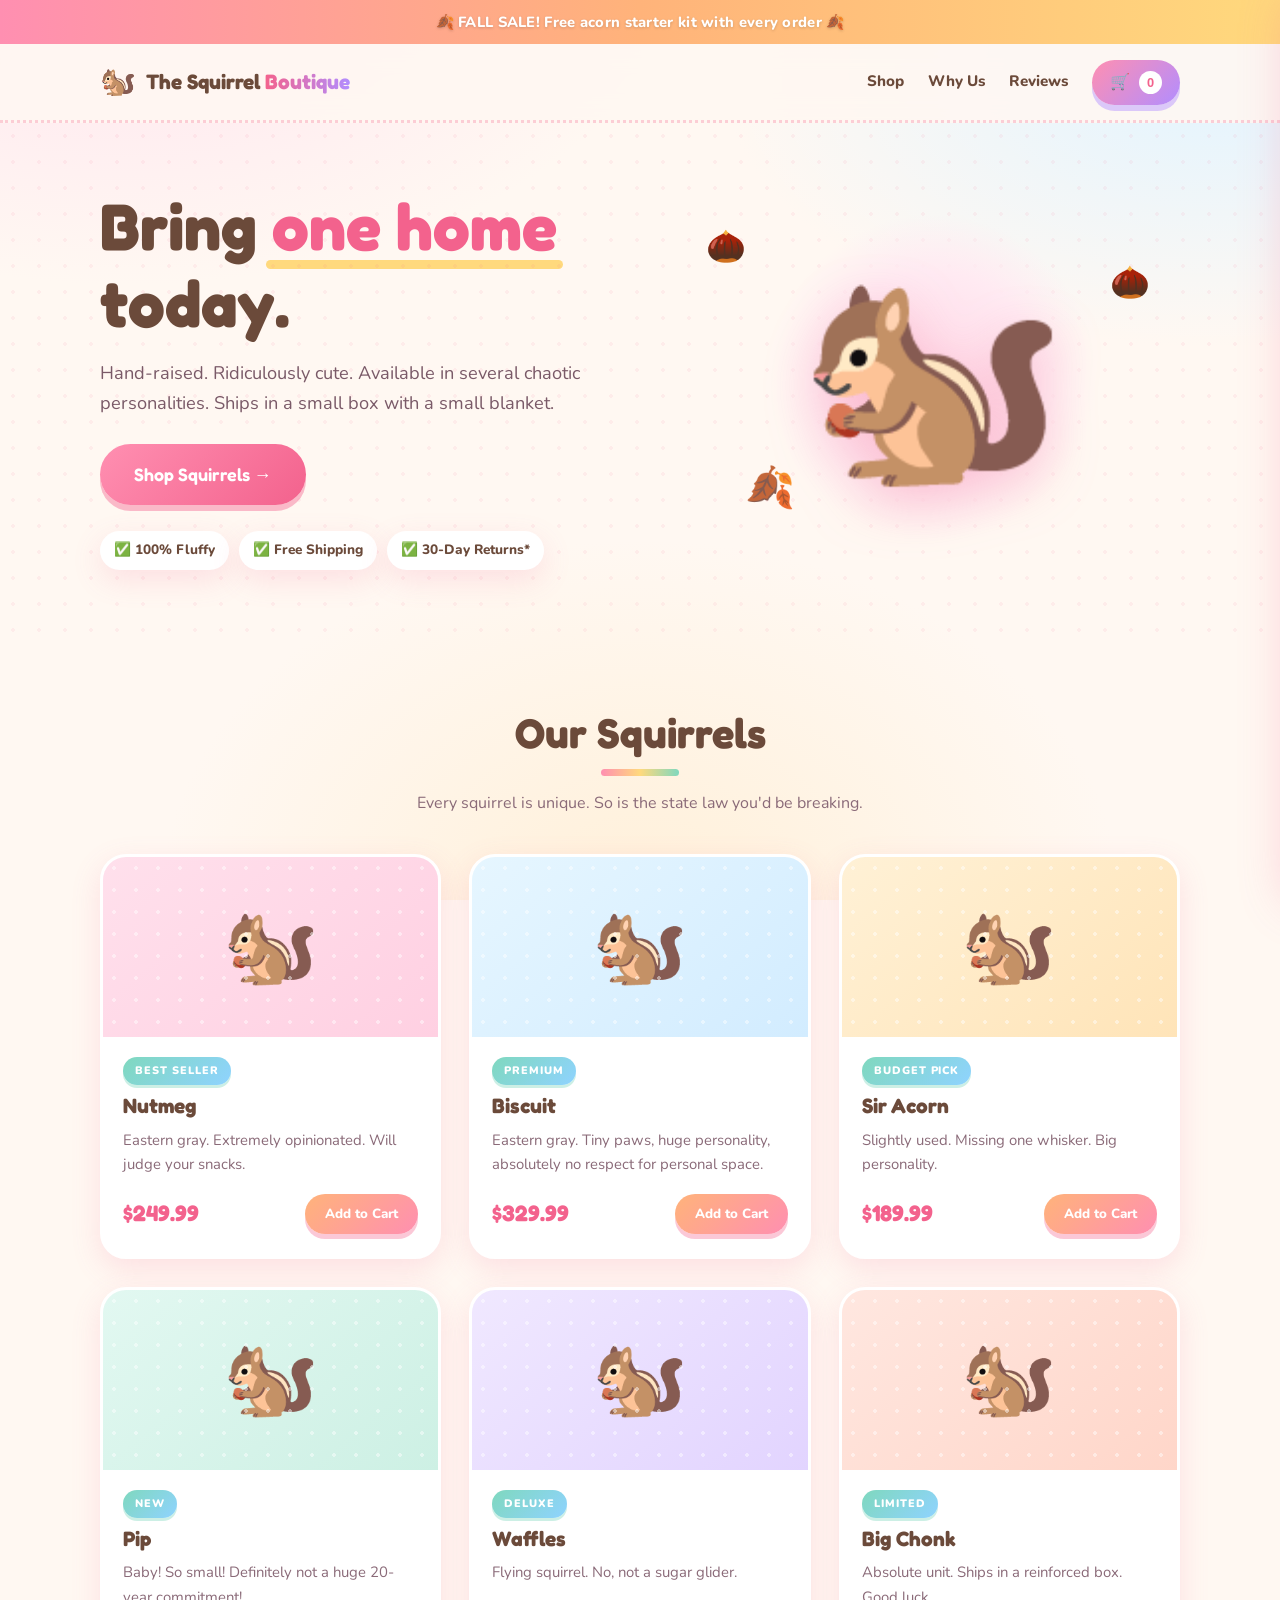
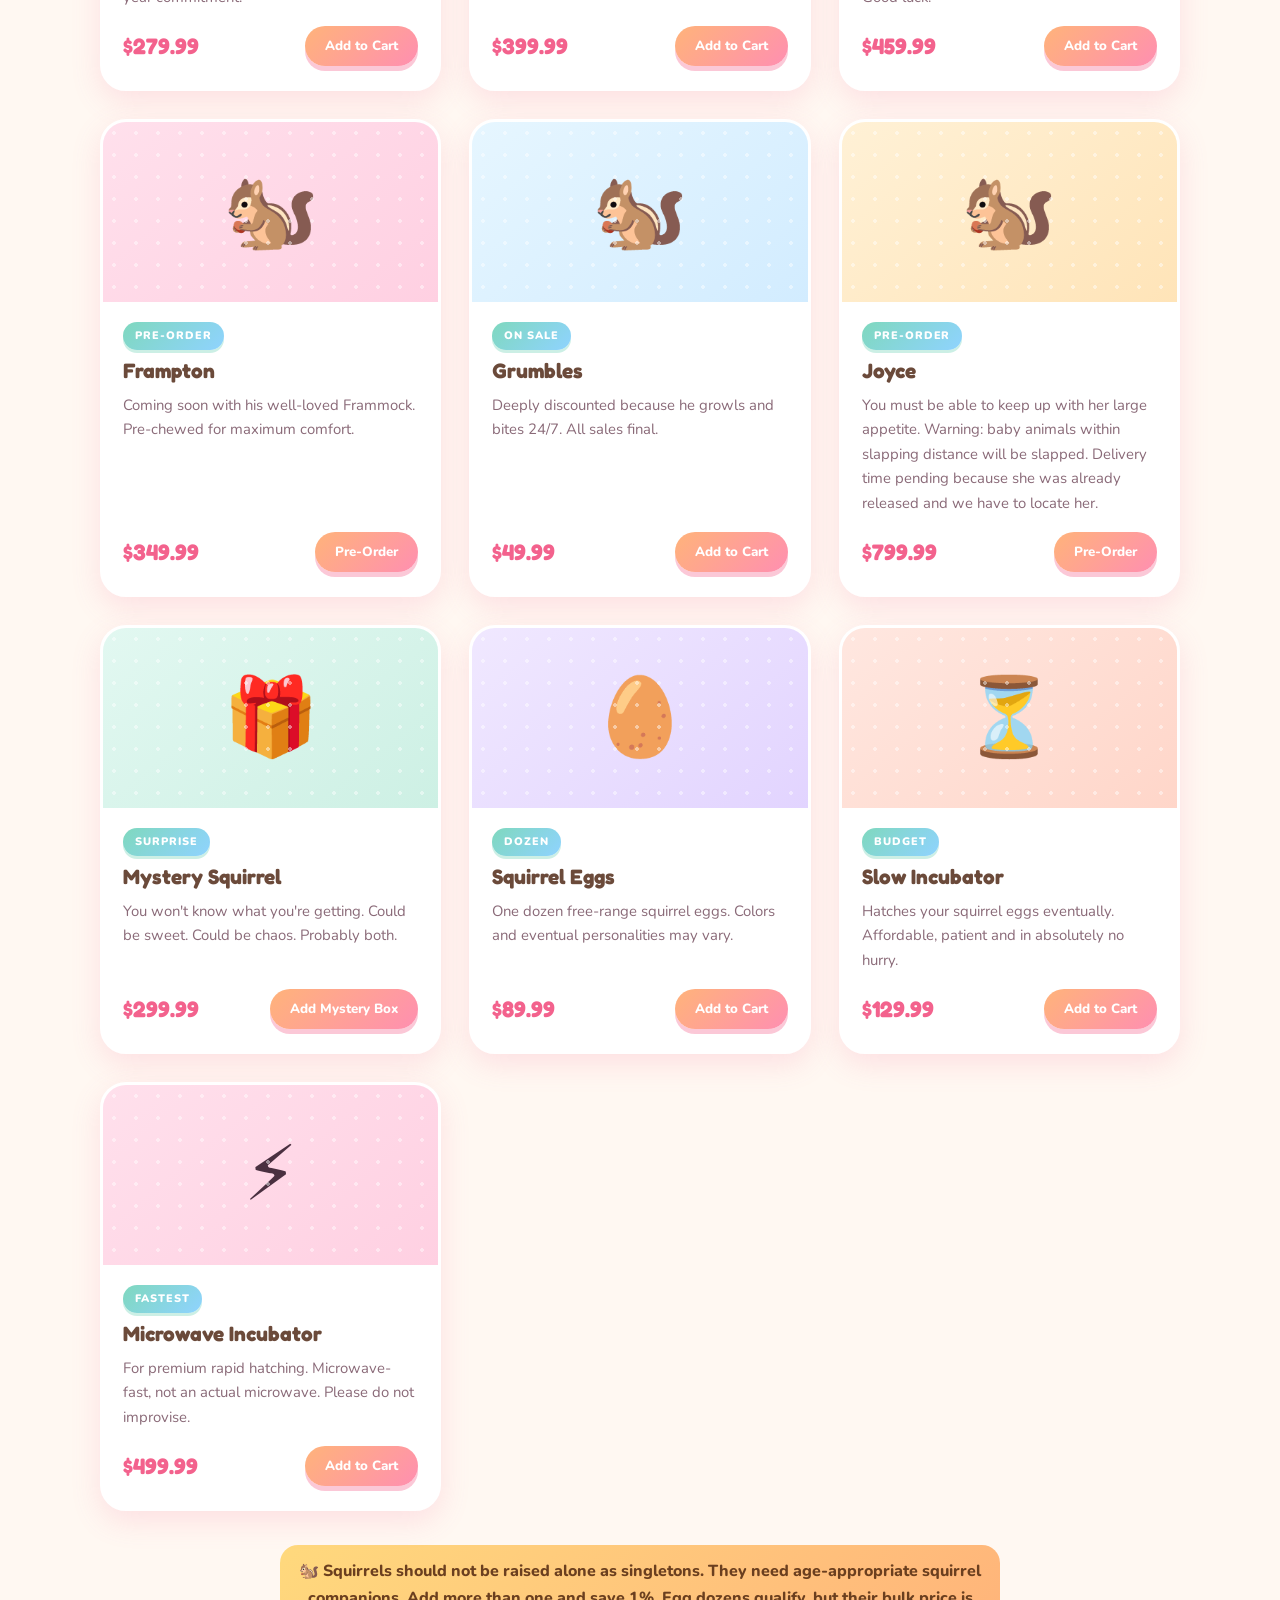
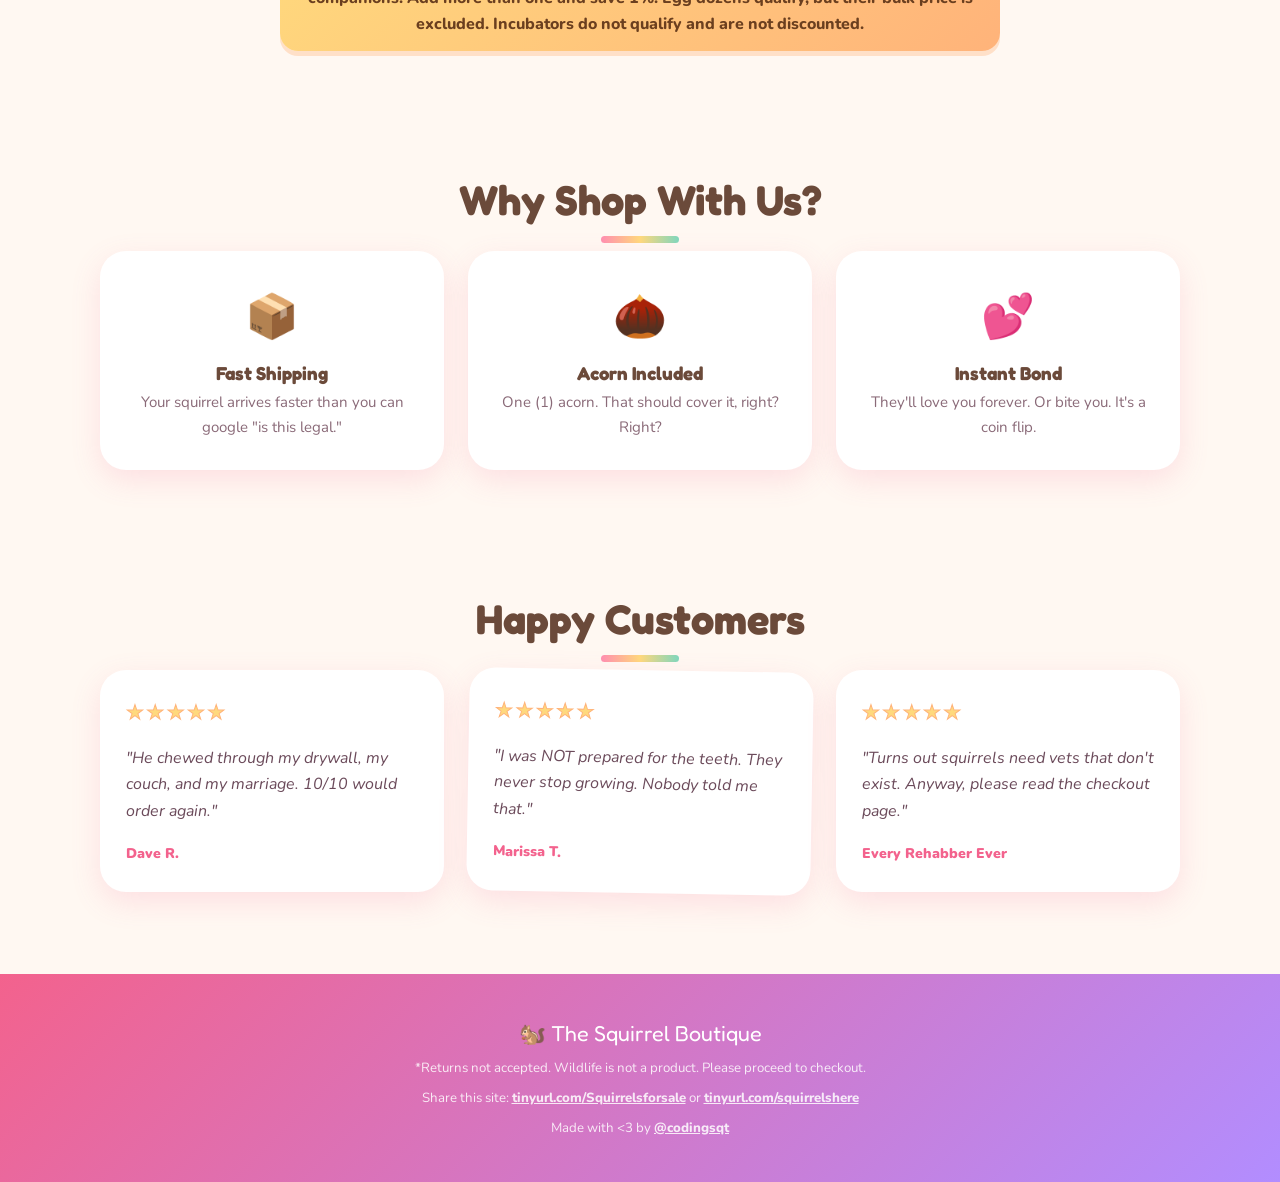
==== index.html @ 2df24fdf "Polish shop layout and README" ====
<!DOCTYPE html>
<html lang="en">
<head>
<meta charset="utf-8">
<meta name="viewport" content="width=device-width, initial-scale=1">
<title>The Squirrel Boutique | Premium Squirrels Delivered</title>
<meta name="description" content="Adorable squirrels, ready to ship. Add to cart today!">
<link rel="preconnect" href="https://fonts.googleapis.com">
<link rel="preconnect" href="https://fonts.gstatic.com" crossorigin>
<link href="https://fonts.googleapis.com/css2?family=Fredoka:wght@400;600;700&family=Nunito:wght@400;600;800&display=swap" rel="stylesheet">
<link rel="stylesheet" href="styles.css?v=18">
<link rel="icon" href="data:image/svg+xml,<svg xmlns='http://www.w3.org/2000/svg' viewBox='0 0 100 100'><text y='.9em' font-size='90'>🐿️</text></svg>">
</head>
<body>

<div class="announce">🍂 FALL SALE! Free acorn starter kit with every order 🍂</div>

<header class="site-header">
  <div class="wrap header-inner">
    <a class="logo" href="#">
      <span class="logo-mark">🐿️</span>
      <span class="logo-text">The Squirrel <em>Boutique</em></span>
    </a>
    <nav class="nav">
      <a href="#shop">Shop</a>
      <a href="#why">Why Us</a>
      <a href="#reviews">Reviews</a>
    </nav>
    <button class="cart-btn" id="cartBtn" aria-label="Open cart">
      🛒 <span class="cart-count" id="cartCount">0</span>
    </button>
  </div>
</header>

<section class="hero">
  <div class="wrap hero-inner">
    <div class="hero-copy">
      <h1>Bring <span class="squiggle">one home</span> today.</h1>
      <p class="lede">Hand-raised. Ridiculously cute. Available in several chaotic personalities. Ships in a small box with a small blanket.</p>
      <a class="btn btn-primary btn-lg" href="#shop">Shop Squirrels →</a>
      <ul class="trust">
        <li>✅ 100% Fluffy</li>
        <li>✅ Free Shipping</li>
        <li>✅ 30-Day Returns*</li>
      </ul>
    </div>
    <div class="hero-art" aria-hidden="true">
      <div class="hero-squirrel">🐿️</div>
      <div class="float-acorn a1">🌰</div>
      <div class="float-acorn a2">🍂</div>
      <div class="float-acorn a3">🌰</div>
    </div>
  </div>
</section>

<main class="wrap">

  <section id="shop">
    <h2 class="section-title">Our Squirrels</h2>
    <p class="section-sub">Every squirrel is unique. So is the state law you'd be breaking.</p>
    <div class="grid" id="productGrid"></div>
    <p class="singleton-note">🐿️ Squirrels should not be raised alone as singletons. They need age-appropriate squirrel companions. Add more than one and save 1%. Egg dozens qualify, but their bulk price is excluded. Incubators do not qualify and are not discounted.</p>
  </section>

  <section id="why" class="why">
    <h2 class="section-title">Why Shop With Us?</h2>
    <div class="why-grid">
      <div class="why-card"><span>📦</span><h3>Fast Shipping</h3><p>Your squirrel arrives faster than you can google "is this legal."</p></div>
      <div class="why-card"><span>🌰</span><h3>Acorn Included</h3><p>One (1) acorn. That should cover it, right? Right?</p></div>
      <div class="why-card"><span>💕</span><h3>Instant Bond</h3><p>They'll love you forever. Or bite you. It's a coin flip.</p></div>
    </div>
  </section>

  <section id="reviews" class="reviews">
    <h2 class="section-title">Happy Customers</h2>
    <div class="review-grid">
      <blockquote class="review">
        <div class="stars">★★★★★</div>
        <p>"He chewed through my drywall, my couch, and my marriage. 10/10 would order again."</p>
        <cite>Dave R.</cite>
      </blockquote>
      <blockquote class="review">
        <div class="stars">★★★★★</div>
        <p>"I was NOT prepared for the teeth. They never stop growing. Nobody told me that."</p>
        <cite>Marissa T.</cite>
      </blockquote>
      <blockquote class="review">
        <div class="stars">★★★★★</div>
        <p>"Turns out squirrels need vets that don't exist. Anyway, please read the checkout page."</p>
        <cite>Every Rehabber Ever</cite>
      </blockquote>
    </div>
  </section>

</main>

<footer class="site-footer">
  <div class="wrap">
    <p class="foot-logo">🐿️ The Squirrel Boutique</p>
    <p class="fine">*Returns not accepted. Wildlife is not a product. Please proceed to checkout.</p>
    <p class="fine share-fine">Share this site: <a href="https://tinyurl.com/Squirrelsforsale">tinyurl.com/Squirrelsforsale</a> or <a href="https://tinyurl.com/squirrelshere">tinyurl.com/squirrelshere</a></p>
    <p class="fine share-fine">Made with &lt;3 by <a href="https://www.tiktok.com/@codingsqt" target="_blank" rel="noopener">@codingsqt</a></p>
  </div>
</footer>

<div class="drawer-backdrop" id="backdrop"></div>
<aside class="drawer" id="drawer" aria-label="Shopping cart">
  <div class="drawer-head">
    <h2>Your Cart</h2>
    <button class="close-x" id="closeDrawer" aria-label="Close cart">✕</button>
  </div>
  <div class="drawer-body" id="cartItems"></div>
  <div class="drawer-foot">
    <div class="discount-row" id="discountRow" hidden>
      <span>1% multi-squirrel discount <small>(eggs and incubators not discounted)</small></span>
      <strong id="discountAmount">-$0.00</strong>
    </div>
    <div class="total-row"><span>Total</span><strong id="cartTotal">$0.00</strong></div>
    <button class="btn btn-primary btn-block" id="checkoutBtn" disabled>Proceed to Checkout</button>
    <p class="foot-note">Secure checkout · You will not be charged</p>
  </div>
</aside>

<div class="fly" id="fly" aria-hidden="true"></div>

<script src="script.js?v=18"></script>
</body>
</html>
---- styles.css ----
:root{
  color-scheme:light dark;
  --pink:#ff8fb1;
  --pink-deep:#f3628d;
  --peach:#ffb37a;
  --butter:#ffd97d;
  --mint:#7fd8be;
  --sky:#8fd3ff;
  --grape:#b28dff;
  --bark:#6b4a3a;
  --ink:#4a3040;
  --cream:#fff8f2;
  --white:#fff;
  --shadow:0 10px 30px rgba(243,98,141,.16);
  --shadow-lg:0 18px 46px rgba(243,98,141,.24);
  --radius:26px;
}
*{box-sizing:border-box}
html{scroll-behavior:smooth}

@media (pointer:fine){
  body{
    cursor:url("data:image/svg+xml,%3Csvg xmlns='http://www.w3.org/2000/svg' width='40' height='40' viewBox='0 0 40 40'%3E%3Ctext x='2' y='31' font-size='30'%3E%F0%9F%8C%B0%3C/text%3E%3C/svg%3E") 6 4, auto;
  }
  body a,body button,body input,body select,body textarea{
    cursor:url("data:image/svg+xml,%3Csvg xmlns='http://www.w3.org/2000/svg' width='32' height='32' viewBox='0 0 32 32'%3E%3Ctext x='1' y='25' font-size='24'%3E%F0%9F%90%BE%3C/text%3E%3C/svg%3E") 5 3, pointer !important;
  }
  .drawer,.drawer *{cursor:default !important}
  .drawer a,.drawer button,.drawer input,.drawer select,.drawer textarea{cursor:pointer !important}
}

body{
  margin:0;
  font-family:'Nunito',system-ui,sans-serif;
  color:var(--ink);
  line-height:1.65;
  background:
    radial-gradient(1000px 600px at 10% -5%, #ffe3ef 0%, transparent 55%),
    radial-gradient(900px 500px at 95% 8%, #e2f4ff 0%, transparent 55%),
    radial-gradient(800px 600px at 50% 100%, #fff0d9 0%, transparent 60%),
    var(--cream);
  background-attachment:fixed;
}
@media(max-width:900px){
  body{background-attachment:scroll}
}
h1,h2,h3,.logo-text{font-family:'Fredoka',system-ui,sans-serif;line-height:1.18}
a{color:var(--pink-deep)}
img{max-width:100%}
.wrap{max-width:1120px;margin:0 auto;padding:0 20px}
.narrow{max-width:780px}

/* sparkly announce bar */
.announce{
  background:linear-gradient(90deg,var(--pink),var(--peach),var(--butter),var(--mint),var(--sky),var(--grape),var(--pink));
  background-size:300% 100%;
  animation:rainbow 12s linear infinite;
  color:#fff;text-align:center;padding:10px 16px;
  font-weight:800;font-size:.92rem;letter-spacing:.02em;
  text-shadow:0 1px 3px rgba(0,0,0,.18);
}
@keyframes rainbow{to{background-position:300% 0}}

/* header */
.site-header{
  position:sticky;top:0;z-index:50;
  background:rgba(255,248,242,.88);
  backdrop-filter:blur(12px);
  border-bottom:3px dotted rgba(243,98,141,.28);
}
.header-inner{display:flex;align-items:center;gap:24px;padding-top:14px;padding-bottom:14px}
.logo{display:flex;align-items:center;gap:10px;text-decoration:none;color:var(--bark)}
.logo-mark{font-size:1.8rem;animation:jiggle 3s ease-in-out infinite}
@keyframes jiggle{0%,88%,100%{transform:rotate(0)}92%{transform:rotate(-14deg)}96%{transform:rotate(14deg)}}
.logo-text{font-weight:700;font-size:1.3rem}
.logo-text em{
  font-style:normal;
  color:var(--pink-deep);
}
@supports ((-webkit-background-clip:text) or (background-clip:text)){
  .logo-text em{
    background:linear-gradient(90deg,var(--pink-deep),var(--grape));
    -webkit-background-clip:text;background-clip:text;color:transparent;
  }
}
.nav{margin-left:auto;display:flex;gap:24px}
.nav a{color:var(--bark);text-decoration:none;font-weight:800;font-size:.95rem;transition:color .2s,transform .2s;display:inline-block}
.nav a:hover{color:var(--pink-deep)}
.cart-btn{
  position:relative;border:0;cursor:pointer;
  background:linear-gradient(135deg,var(--pink),var(--grape));
  color:#fff;padding:11px 18px;border-radius:999px;
  font-size:1rem;font-weight:800;
  box-shadow:0 6px 0 rgba(178,141,255,.45);
  transition:transform .15s ease, box-shadow .15s;
}
.cart-btn:hover{transform:translateY(-2px);box-shadow:0 8px 0 rgba(178,141,255,.45)}
.cart-btn:active{transform:translateY(3px);box-shadow:0 2px 0 rgba(178,141,255,.45)}
.cart-btn.bump{animation:bump .5s cubic-bezier(.3,1.6,.5,1)}
@keyframes bump{0%{transform:scale(1)}35%{transform:scale(1.35) rotate(-10deg)}70%{transform:scale(.92)}100%{transform:scale(1)}}
.cart-count{
  display:inline-grid;place-items:center;min-width:23px;height:23px;
  background:#fff;color:var(--pink-deep);
  border-radius:999px;font-size:.8rem;margin-left:5px;padding:0 6px;font-weight:900;
}
@media(max-width:640px){.nav{display:none}}

/* hero */
.hero{padding:64px 0 76px;overflow:hidden;position:relative}
.hero::before{
  content:"";position:absolute;inset:0;
  background-image:radial-gradient(rgba(243,98,141,.14) 2px, transparent 2px);
  background-size:26px 26px;opacity:.55;pointer-events:none;
}
.hero-inner{display:grid;grid-template-columns:1.05fr .95fr;gap:40px;align-items:center;position:relative}
.eyebrow{
  display:inline-block;text-transform:uppercase;letter-spacing:.14em;
  font-size:.7rem;font-weight:900;color:#fff;margin:0 0 14px;
  background:linear-gradient(135deg,var(--mint),var(--sky));
  padding:6px 14px;border-radius:999px;box-shadow:0 4px 0 rgba(127,216,190,.4);
}
.hero h1{font-size:clamp(2.4rem,5.6vw,4.1rem);margin:0 0 16px;color:var(--bark)}
.squiggle{
  color:var(--pink-deep);
  position:relative;white-space:nowrap;
}
.squiggle::after{
  content:"";position:absolute;left:-2%;right:-2%;bottom:-.06em;height:.14em;
  background:var(--butter);border-radius:99px;z-index:-1;
}
.lede{font-size:1.14rem;max-width:52ch;margin:0 0 26px;color:#7a5a68}
.trust{list-style:none;display:flex;flex-wrap:wrap;gap:10px;padding:0;margin:26px 0 0;font-weight:800;font-size:.85rem}
.trust li{background:#fff;padding:8px 14px;border-radius:999px;box-shadow:var(--shadow);color:var(--bark)}
.hero-art{position:relative;display:grid;place-items:center;min-height:300px}
.hero-squirrel{
  font-size:clamp(8rem,18vw,13.5rem);
  animation:bob 3.6s ease-in-out infinite;
  filter:drop-shadow(0 18px 26px rgba(243,98,141,.3));
}
@keyframes bob{0%,100%{transform:translateY(0) rotate(-4deg)}50%{transform:translateY(-20px) rotate(4deg)}}
.hero-art::before{
  content:"";position:absolute;width:min(74%,330px);aspect-ratio:1;
  background:radial-gradient(circle,#ffd9e7 0%,#ffeaf2 45%,transparent 70%);
  border-radius:50%;animation:pulseGlow 4s ease-in-out infinite;
}
@keyframes pulseGlow{0%,100%{transform:scale(1);opacity:.9}50%{transform:scale(1.12);opacity:.65}}
.float-acorn{position:absolute;font-size:2rem;animation:drift 6s ease-in-out infinite}
.a1{top:6%;left:4%;animation-delay:.2s}
.a2{bottom:10%;left:12%;animation-delay:1.4s;font-size:2.5rem}
.a3{top:16%;right:6%;animation-delay:2.6s}
@keyframes drift{0%,100%{transform:translateY(0) rotate(0)}50%{transform:translateY(-24px) rotate(20deg)}}
@media(max-width:860px){.hero-inner{grid-template-columns:1fr;text-align:center}.trust{justify-content:center}.lede{margin-inline:auto}}

/* buttons */
.btn{
  display:inline-block;border:0;cursor:pointer;text-decoration:none;
  font-family:'Fredoka',sans-serif;font-weight:600;
  padding:13px 24px;border-radius:999px;font-size:1rem;
  transition:transform .15s cubic-bezier(.3,1.5,.5,1), box-shadow .15s;
}
.btn-primary{
  background:linear-gradient(135deg,var(--pink),var(--pink-deep));
  color:#fff;box-shadow:0 6px 0 rgba(243,98,141,.42);
}
.btn-primary:hover{transform:translateY(-3px) rotate(-1deg);box-shadow:0 9px 0 rgba(243,98,141,.42)}
.btn-primary:active{transform:translateY(3px);box-shadow:0 2px 0 rgba(243,98,141,.42)}
.btn-lg{padding:16px 34px;font-size:1.12rem}
.btn-block{display:block;width:100%;text-align:center}
.btn-ghost{background:#fff;color:var(--bark);box-shadow:0 5px 0 rgba(243,98,141,.2)}
.btn-ghost:hover{transform:translateY(-3px);box-shadow:0 8px 0 rgba(243,98,141,.2)}
.btn:disabled{opacity:.45;cursor:not-allowed;transform:none;box-shadow:none}

/* sections */
section{padding:62px 0}
.section-title{font-size:clamp(1.9rem,3.6vw,2.6rem);text-align:center;margin:0 0 8px;color:var(--bark)}
.section-title::after{
  content:"";display:block;width:78px;height:7px;margin:12px auto 0;border-radius:99px;
  background:linear-gradient(90deg,var(--pink),var(--butter),var(--mint));
}
.section-sub{text-align:center;color:#8a6a78;margin:14px 0 38px}
.singleton-note{
  max-width:720px;margin:34px auto 0;padding:13px 18px;text-align:center;
  color:#6b3f1f;background:linear-gradient(135deg,var(--butter),var(--peach));
  border-radius:18px;font-weight:800;box-shadow:0 5px 0 rgba(255,179,122,.35);
}

/* products */
.grid{display:grid;grid-template-columns:repeat(auto-fill,minmax(255px,1fr));gap:28px}
.card{
  background:var(--white);border-radius:var(--radius);box-shadow:var(--shadow);
  overflow:hidden;display:flex;flex-direction:column;
  border:3px solid #fff;
  transition:transform .22s cubic-bezier(.3,1.4,.5,1), box-shadow .22s;
}
.card:hover{transform:translateY(-8px) rotate(-1deg);box-shadow:var(--shadow-lg)}
.card-img{height:180px;display:grid;place-items:center;font-size:4.8rem;position:relative}
.card:nth-child(6n+1) .card-img{background:linear-gradient(140deg,#ffe0ec,#ffd0e2)}
.card:nth-child(6n+2) .card-img{background:linear-gradient(140deg,#e6f6ff,#d2ecff)}
.card:nth-child(6n+3) .card-img{background:linear-gradient(140deg,#fff1d6,#ffe4b8)}
.card:nth-child(6n+4) .card-img{background:linear-gradient(140deg,#e2f8f1,#cdf0e4)}
.card:nth-child(6n+5) .card-img{background:linear-gradient(140deg,#f0e8ff,#e2d4ff)}
.card:nth-child(6n+6) .card-img{background:linear-gradient(140deg,#ffe7e0,#ffd6c9)}
.card-img::after{
  content:"";position:absolute;inset:0;
  background-image:radial-gradient(rgba(255,255,255,.75) 2px, transparent 2px);
  background-size:22px 22px;opacity:.6;
}
.card:hover .card-img{animation:wiggle .7s ease}
@keyframes wiggle{0%,100%{transform:rotate(0)}25%{transform:rotate(-8deg) scale(1.07)}75%{transform:rotate(8deg) scale(1.07)}}
.card-body{padding:20px 20px 22px;display:flex;flex-direction:column;flex:1;gap:9px}
.badge{
  align-self:flex-start;font-size:.68rem;font-weight:900;letter-spacing:.09em;
  text-transform:uppercase;padding:5px 12px;border-radius:999px;color:#fff;
  background:linear-gradient(135deg,var(--mint),var(--sky));
  box-shadow:0 3px 0 rgba(127,216,190,.4);
}
.card h3{margin:0;font-size:1.3rem;color:var(--bark)}
.card p{margin:0;font-size:.93rem;color:#8a6a78;flex:1}
.price-row{display:flex;align-items:center;justify-content:space-between;gap:10px;margin-top:8px}
.price{font-family:'Fredoka',sans-serif;font-size:1.4rem;font-weight:700;color:var(--pink-deep)}
.add-btn{
  background:linear-gradient(135deg,var(--peach),var(--pink));
  color:#fff;border:0;border-radius:999px;padding:11px 20px;
  font-weight:800;cursor:pointer;font-family:'Nunito',sans-serif;
  box-shadow:0 5px 0 rgba(243,98,141,.35);
  transition:transform .15s cubic-bezier(.3,1.5,.5,1), box-shadow .15s, background .2s;
}
.add-btn:hover{transform:translateY(-3px);box-shadow:0 8px 0 rgba(243,98,141,.35)}
.add-btn:active{transform:translateY(3px);box-shadow:0 2px 0 rgba(243,98,141,.35)}
.add-btn.added{background:linear-gradient(135deg,var(--mint),#5ec9a8);box-shadow:0 5px 0 rgba(94,201,168,.4)}

/* why */
.why-grid{display:grid;grid-template-columns:repeat(auto-fit,minmax(240px,1fr));gap:24px}
.why-card{
  background:#fff;border-radius:var(--radius);padding:30px 24px;text-align:center;
  box-shadow:var(--shadow);transition:transform .2s cubic-bezier(.3,1.4,.5,1);
}
.why-card:hover{transform:translateY(-6px) rotate(1deg)}
.why-card span{font-size:2.7rem;display:block;margin-bottom:10px}
.why-card h3{margin:0 0 6px;color:var(--bark)}
.why-card p{margin:0;color:#8a6a78;font-size:.94rem}

/* reviews */
.review-grid{display:grid;grid-template-columns:repeat(auto-fit,minmax(265px,1fr));gap:24px}
.review{
  background:#fff;border-radius:var(--radius);padding:26px;margin:0;
  box-shadow:var(--shadow);position:relative;
  transition:transform .2s cubic-bezier(.3,1.4,.5,1);
}
.review:hover{transform:translateY(-5px) rotate(-1deg)}
.review:nth-child(2){transform:rotate(1deg)}
.review:nth-child(2):hover{transform:translateY(-5px) rotate(0)}
.stars{color:var(--butter);font-size:1.25rem;letter-spacing:.12em;-webkit-text-stroke:1px var(--peach)}
.review p{font-style:italic;color:#6b4a5a}
.review cite{font-style:normal;font-weight:900;font-size:.88rem;color:var(--pink-deep)}

/* footer */
.site-footer{
  background:linear-gradient(135deg,var(--pink-deep),var(--grape));
  color:#fff;text-align:center;padding:42px 0;margin-top:20px;
}
.foot-logo{font-family:'Fredoka',sans-serif;font-size:1.35rem;margin:0 0 6px}
.fine{font-size:.83rem;opacity:.85;margin:0}

/* cart drawer */
.drawer-backdrop{
  position:fixed;inset:0;background:rgba(107,74,58,.42);backdrop-filter:blur(3px);
  opacity:0;pointer-events:none;transition:opacity .28s ease;z-index:80;
}
.drawer-backdrop.open{opacity:1;pointer-events:auto}
.drawer{
  position:fixed;top:0;right:0;height:100%;width:min(410px,100%);
  background:var(--cream);z-index:90;display:flex;flex-direction:column;
  transform:translateX(105%);transition:transform .38s cubic-bezier(.34,1.3,.44,1);
  box-shadow:-12px 0 46px rgba(243,98,141,.3);
  border-left:5px solid var(--pink);
}
.drawer.open{transform:translateX(0)}
.drawer-head{
  display:flex;align-items:center;justify-content:space-between;padding:20px 22px;
  background:linear-gradient(135deg,var(--pink),var(--grape));color:#fff;
}
.drawer-head h2{margin:0;font-size:1.35rem;color:#fff}
.close-x{background:rgba(255,255,255,.25);border:0;font-size:1rem;cursor:pointer;color:#fff;width:32px;height:32px;border-radius:50%;transition:transform .2s}
.close-x:hover{transform:rotate(90deg) scale(1.1)}
.drawer-body{flex:1;overflow-y:auto;padding:16px 22px}
.drawer-foot{padding:18px 22px 24px;border-top:3px dotted rgba(243,98,141,.3)}
.discount-row{
  display:flex;justify-content:space-between;align-items:center;gap:12px;
  margin-bottom:8px;color:#39725f;font-size:.86rem;font-weight:900;
}
.discount-row[hidden]{display:none}
.discount-row small{display:block;font-size:.68rem;font-weight:700}
.discount-row strong{font-family:'Fredoka',sans-serif;color:#39725f}
.total-row{display:flex;justify-content:space-between;align-items:center;margin-bottom:14px;font-size:1.05rem;font-weight:800;color:var(--bark)}
.total-row strong{font-family:'Fredoka',sans-serif;font-size:1.5rem;color:var(--pink-deep)}
.foot-note{text-align:center;font-size:.78rem;color:#a08894;margin:10px 0 0}
.empty-cart{text-align:center;color:#a08894;padding:44px 0}
.empty-cart span{font-size:3.2rem;display:block;margin-bottom:10px;animation:bob 3s ease-in-out infinite}
.line{
  display:flex;gap:12px;align-items:center;padding:12px;margin-bottom:10px;
  background:#fff;border-radius:18px;box-shadow:0 4px 14px rgba(243,98,141,.1);
}
.line-img{
  font-size:2rem;background:linear-gradient(140deg,#ffe0ec,#e6f6ff);
  border-radius:14px;width:54px;height:54px;display:grid;place-items:center;flex:none;
}
.line-info{flex:1;min-width:0}
.line-info h4{margin:0;font-size:1rem;color:var(--bark);font-family:'Nunito',sans-serif;font-weight:900}
.line-info small{color:#a08894}
.qty{display:flex;align-items:center;gap:8px;margin-top:5px}
.qty button{
  width:26px;height:26px;border-radius:50%;border:0;cursor:pointer;
  background:linear-gradient(135deg,var(--pink),var(--grape));color:#fff;
  font-weight:900;line-height:1;transition:transform .15s;
}
.qty button:hover{transform:scale(1.18)}
.qty span{font-weight:900;min-width:18px;text-align:center;color:var(--bark)}
.line-price{
  min-width:76px;text-align:right;font-weight:900;color:var(--pink-deep);
  white-space:nowrap;font-variant-numeric:tabular-nums;
}

/* fly-to-cart + burst */
.fly{position:fixed;z-index:200;pointer-events:none;font-size:2.7rem;opacity:0}
.fly.go{opacity:1}
.pop{position:fixed;z-index:150;pointer-events:none;font-size:1.3rem;animation:pop 1s ease-out forwards}
@keyframes pop{
  0%{opacity:1;transform:translate(0,0) scale(.5)}
  100%{opacity:0;transform:translate(var(--dx),var(--dy)) scale(1.25) rotate(var(--rot))}
}

/* ---------- checkout page ---------- */
.processing{
  position:fixed;inset:0;z-index:300;display:grid;place-items:center;
  background:linear-gradient(160deg,#fff6fa,#eef7ff);
  transition:opacity .45s ease;
}
.processing.hide{opacity:0;pointer-events:none}
.processing-inner{text-align:center;padding:0 24px}
.proc-squirrel{font-size:4.5rem;animation:bob 1.6s ease-in-out infinite}
.proc-bar{
  width:min(280px,72vw);height:14px;border-radius:99px;background:#fff;
  margin:22px auto 16px;overflow:hidden;box-shadow:inset 0 2px 6px rgba(243,98,141,.2);
}
.proc-bar span{
  display:block;height:100%;width:40%;border-radius:99px;
  background:linear-gradient(90deg,var(--pink),var(--grape));
  animation:slide 1.1s ease-in-out infinite;
}
@keyframes slide{0%{margin-left:-40%}100%{margin-left:100%}}
.proc-text{font-family:'Fredoka',sans-serif;font-size:1.05rem;color:var(--bark);margin:0}
.processing.cancelled .proc-bar span{background:linear-gradient(90deg,var(--peach),var(--pink-deep));animation:none;width:100%;margin-left:0}
.processing.cancelled .proc-squirrel{animation:none;transform:rotate(-8deg)}
.processing.cancelled .proc-text{color:var(--pink-deep);font-weight:700}

.more{
  max-height:0;overflow:hidden;opacity:0;
  transition:max-height .8s ease, opacity .5s ease .15s;
}
.more.open{max-height:40000px;opacity:1}
.keep-reading{margin-top:24px}
.keep-reading.used{display:none}

.reveal-wrap{padding:46px 0 70px}
.reveal-card{
  background:#fff;border-radius:34px;padding:46px 34px;text-align:center;
  box-shadow:var(--shadow-lg);animation:riseIn .6s cubic-bezier(.34,1.3,.44,1) both;
  border:4px solid #fff;position:relative;overflow:hidden;
}
.reveal-card::before{
  content:"";position:absolute;top:0;left:0;right:0;height:9px;
  background:linear-gradient(90deg,var(--pink),var(--peach),var(--butter),var(--mint),var(--sky),var(--grape));
}
@keyframes riseIn{from{opacity:0;transform:translateY(26px) scale(.97)}to{opacity:1;transform:none}}
.reveal-emoji{font-size:4.2rem;margin-bottom:8px;animation:bob 3.2s ease-in-out infinite}
.reveal-card h1{font-size:clamp(1.8rem,4.5vw,2.8rem);color:var(--bark);margin:0 0 14px}
.reveal-card .big{
  font-size:1.25rem;font-weight:900;margin:0 0 14px;
  color:var(--pink-deep);
}
@supports ((-webkit-background-clip:text) or (background-clip:text)){
  .reveal-card .big{
    background:linear-gradient(90deg,var(--pink-deep),var(--grape));
    -webkit-background-clip:text;background-clip:text;color:transparent;
  }
}
.reveal-card p{color:#7a5a68;margin:0 auto;max-width:56ch}

.block{padding:44px 0 10px}
.block h2{font-size:1.85rem;color:var(--bark);margin:0 0 24px;text-align:center}
.block h2::after{
  content:"";display:block;width:70px;height:6px;margin:12px auto 0;border-radius:99px;
  background:linear-gradient(90deg,var(--pink),var(--butter),var(--mint));
}

/* numbered reason list */
.reason-list{list-style:none;counter-reset:r;padding:0;margin:0}
.reason{
  counter-increment:r;
  position:relative;display:flex;gap:16px;align-items:flex-start;
  background:#fff;border-radius:24px;padding:22px;
  margin-bottom:16px;box-shadow:var(--shadow);
  transition:transform .2s cubic-bezier(.3,1.4,.5,1), box-shadow .2s;
}
.reason:hover{transform:translateY(-4px) rotate(-.4deg);box-shadow:var(--shadow-lg)}
.reason-icon{
  position:relative;
  font-size:1.7rem;flex:none;line-height:1;
  width:52px;height:52px;border-radius:50%;display:grid;place-items:center;
  background:linear-gradient(140deg,#fff0f6,#eef7ff);
}
.reason-icon::before{
  content:counter(r);
  position:absolute;top:-7px;left:-7px;
  width:30px;height:30px;border-radius:50%;
  display:grid;place-items:center;
  font-family:'Fredoka',sans-serif;font-weight:700;font-size:.92rem;color:#fff;
  box-shadow:0 3px 8px rgba(0,0,0,.16);
}
.reason:nth-child(6n+1) .reason-icon::before{background:linear-gradient(135deg,var(--pink),var(--pink-deep))}
.reason:nth-child(6n+2) .reason-icon::before{background:linear-gradient(135deg,var(--peach),#ff8f5e)}
.reason:nth-child(6n+3) .reason-icon::before{background:linear-gradient(135deg,var(--butter),#ffc233)}
.reason:nth-child(6n+4) .reason-icon::before{background:linear-gradient(135deg,var(--mint),#4ec4a1)}
.reason:nth-child(6n+5) .reason-icon::before{background:linear-gradient(135deg,var(--sky),#4fb8f5)}
.reason:nth-child(6n+6) .reason-icon::before{background:linear-gradient(135deg,var(--grape),#8f5eff)}
.reason h3{margin:0 0 6px;font-size:1.15rem;color:var(--bark)}
.reason p{margin:0;color:#7a5a68;font-size:.97rem}
@media(max-width:520px){
  .reason{flex-direction:column;gap:10px;padding:24px 20px 22px}
  .reason-icon::before{top:-6px;left:-6px}
  .reason-list{padding-left:4px;padding-right:4px}
}

.checklist{list-style:none;padding:0;margin:0}
.checklist li{
  background:#fff;border-radius:20px;padding:17px 20px;margin-bottom:12px;
  box-shadow:var(--shadow);color:#7a5a68;font-size:.97rem;
  border-left:7px solid var(--mint);
}
.checklist li:nth-child(2){border-left-color:var(--butter)}
.checklist li:nth-child(3){border-left-color:var(--sky)}
.checklist li:nth-child(4){border-left-color:var(--grape)}
.checklist strong{color:var(--bark)}

.rehabber-card{
  background:linear-gradient(160deg,#fff,#fff3f8 60%,#f2f9ff);
  border:4px solid #fff;border-radius:34px;
  padding:34px 26px;text-align:center;margin:26px 0;
  box-shadow:var(--shadow-lg);position:relative;overflow:hidden;
}
.rehabber-card::before{
  content:"";position:absolute;top:0;left:0;right:0;height:9px;
  background:linear-gradient(90deg,var(--pink),var(--peach),var(--butter),var(--mint),var(--sky),var(--grape));
}
.rehabber-emoji{font-size:3.2rem;animation:bob 3.4s ease-in-out infinite}
.rehabber-card h3{margin:6px 0 6px;font-size:1.6rem;color:var(--bark)}
.credential{
  display:inline-block;font-size:.76rem;font-weight:900;letter-spacing:.06em;
  text-transform:uppercase;color:#fff;margin:0 0 6px;
  background:linear-gradient(135deg,var(--mint),var(--sky));
  padding:6px 15px;border-radius:999px;box-shadow:0 4px 0 rgba(127,216,190,.4);
}
.rehabber-card > p.credential{color:#0c3f4a}
.rehabber-card > p{color:#7a5a68;max-width:56ch;margin:12px auto 0}
.three-r{display:flex;flex-wrap:wrap;align-items:center;justify-content:center;gap:8px;margin:16px 0 6px}
.r-pill{
  background:#fff;border-radius:999px;padding:8px 16px;
  font-weight:900;font-size:.9rem;color:var(--bark);
  box-shadow:0 5px 0 rgba(243,98,141,.18);
}
.r-arrow{color:var(--pink-deep);font-weight:900;font-size:1.1rem}
.oop-banner{
  background:linear-gradient(135deg,var(--butter),var(--peach));
  color:#6b3f1f;font-weight:700;font-size:.95rem;
  border-radius:20px;padding:14px 20px;margin:16px auto 0 !important;
  max-width:52ch;box-shadow:0 6px 0 rgba(255,179,122,.4);
}
.oop-banner strong{color:#5a2f12}
.rehabber-card > p.oop-banner{color:#6b3f1f}
.gallery-intro{text-align:center;color:#7a5a68;max-width:56ch;margin:0 auto 26px}
.gallery{display:grid;grid-template-columns:repeat(auto-fit,minmax(260px,1fr));gap:22px}
.shot{
  margin:0;background:#fff;border-radius:26px;padding:12px 12px 6px;
  box-shadow:var(--shadow);transition:transform .22s cubic-bezier(.3,1.4,.5,1), box-shadow .22s;
}
.shot:nth-child(even){transform:rotate(1.2deg)}
.shot:nth-child(odd){transform:rotate(-1.2deg)}
.shot:hover{transform:translateY(-6px) rotate(0);box-shadow:var(--shadow-lg)}
.shot img{width:100%;border-radius:18px;display:block;aspect-ratio:4/3;object-fit:cover}
.shot figcaption{font-size:.85rem;color:#8a6a78;padding:12px 8px 10px;text-align:center;line-height:1.5}
.gallery-block .photo-credit{text-align:center;margin-top:18px}

.rehabber-photo{margin:20px auto 6px;max-width:420px}.rehabber-photo img{
  width:100%;border-radius:26px;display:block;
  border:6px solid #fff;box-shadow:var(--shadow-lg);
}
.photo-credit{font-size:.76rem;color:#a08894;margin:10px 0 0;font-style:italic}
.support-ways{display:grid;grid-template-columns:repeat(auto-fit,minmax(185px,1fr));gap:14px;margin:24px 0 20px;text-align:left}
.way{background:#fff;border-radius:20px;padding:16px;box-shadow:var(--shadow)}
.way span{font-size:1.7rem;display:block}
.way p{margin:5px 0 0;font-size:.9rem;color:#7a5a68}
.linktree-btn{margin-top:6px}
.link-note{font-size:.85rem;color:#a08894;margin:12px 0 0}
.closing{
  background:linear-gradient(135deg,#e6f9f2,#e9f4ff);
  border-radius:24px;padding:22px 24px;color:#3f6b5c;
  font-weight:700;margin-top:24px;text-align:center;
  box-shadow:var(--shadow);
}
.back-row{text-align:center;padding:18px 0 8px}
.disclaimer{text-align:center;font-size:.8rem;color:#a89099;padding:22px 0 0;max-width:56ch;margin:0 auto}

@media (hover:none){
  .card:hover,.why-card:hover,.review:hover,.shot:hover,.reason:hover,
  .btn-primary:hover,.btn-ghost:hover,.add-btn:hover,.cart-btn:hover,.nav a:hover{
    transform:none;
  }
}

@media (prefers-reduced-motion: reduce){
  *,*::before,*::after{animation-duration:.001ms !important;animation-iteration-count:1 !important;transition-duration:.001ms !important}
}

/* ---------- dark mode ---------- */
@media (prefers-color-scheme: dark){
  body{
    color:#f2e7ee;
    background:
      radial-gradient(1000px 600px at 10% -5%, #3a2130 0%, transparent 55%),
      radial-gradient(900px 500px at 95% 8%, #1e2f3d 0%, transparent 55%),
      radial-gradient(800px 600px at 50% 100%, #3a2f1f 0%, transparent 60%),
      #17131c;
  }
  h1,h2,h3,.logo,.logo-text{color:#ffe6f1}
  .hero h1,.section-title,.card h3,.why-card h3,.reason h3,.rehabber-card h3,
  .reveal-card h1,.block h2,.line-info h4,.total-row,.drawer-head h2{color:#ffe6f1}
  .lede,.section-sub,.card p,.why-card p,.reason p,.checklist li,.way p,
  .gallery-intro,.reveal-card p,.rehabber-card > p,.shot figcaption,
  .review p,.line-info small,.empty-cart,.foot-note,.link-note,.photo-credit,
  .disclaimer{color:#c5b3c0}

  .site-header{background:rgba(23,19,28,.9);border-bottom-color:rgba(255,143,177,.25)}
  .nav a{color:#f0dce7}
  .hero::before{background-image:radial-gradient(rgba(255,143,177,.18) 2px, transparent 2px)}
  .hero-art::before{background:radial-gradient(circle,#4a2436 0%,#2c1c28 45%,transparent 70%)}

  .card,.why-card,.review,.reason,.checklist li,.way,.shot,.line,
  .trust li,.r-pill,.reveal-card,.qty button{
    background:#241d2b;border-color:#241d2b;
  }
  .reveal-card{border-color:#2f2637}
  .shot img,.rehabber-photo img{border-color:#2f2637}
  .rehabber-card{background:linear-gradient(160deg,#241d2b,#2c1f2b 60%,#1e2733);border-color:#3a2d3f}
  .drawer{background:#1b1621;border-left-color:var(--pink)}
  .drawer-foot{border-top-color:rgba(255,143,177,.3)}
  .btn-ghost{background:#241d2b;color:#ffe6f1}
  .reason-icon{background:linear-gradient(140deg,#332430,#22303c)}
  .line-img{background:linear-gradient(140deg,#332430,#22303c)}
  .trust li{color:#f0dce7}
  .r-pill{color:#ffe6f1}

  .card:nth-child(6n+1) .card-img{background:linear-gradient(140deg,#3d2733,#33202c)}
  .card:nth-child(6n+2) .card-img{background:linear-gradient(140deg,#22303c,#1c2833)}
  .card:nth-child(6n+3) .card-img{background:linear-gradient(140deg,#3b3020,#31281a)}
  .card:nth-child(6n+4) .card-img{background:linear-gradient(140deg,#20352e,#1a2b26)}
  .card:nth-child(6n+5) .card-img{background:linear-gradient(140deg,#2e2740,#261f36)}
  .card:nth-child(6n+6) .card-img{background:linear-gradient(140deg,#3d2a26,#33221e)}
  .card-img::after{background-image:radial-gradient(rgba(255,255,255,.14) 2px, transparent 2px)}

  .processing{background:linear-gradient(160deg,#1f1826,#18222c)}
  .proc-text{color:#ffe6f1}
  .proc-bar{background:#241d2b;box-shadow:inset 0 2px 6px rgba(0,0,0,.5)}
  .closing{background:linear-gradient(135deg,#1e3329,#1c2a38);color:#bfe6d5}
  .rehabber-card > p.oop-banner{color:#5a2f12}
  .squiggle{color:#ff9dc0}
  .price,.total-row strong,.line-price,.review cite,.reveal-card .big{color:#ff9dc0}
  .logo-text em{color:#ff9dc0}
  a{color:#ff9dc0}
  .checklist li{border-left-color:var(--mint)}
}
.share-intro{text-align:center;color:#7a5a68;max-width:52ch;margin:0 auto 22px}
.share-box{
  display:grid;gap:12px;
  background:#fff;border-radius:24px;padding:20px;box-shadow:var(--shadow);
}
.share-option{display:flex;flex-wrap:wrap;align-items:center;justify-content:center;gap:12px}
.share-box code{
  font-family:'Nunito',monospace;font-weight:800;font-size:1rem;
  color:var(--pink-deep);background:#fff0f6;
  padding:12px 18px;border-radius:999px;word-break:break-all;
}
.copy-link.copied{background:linear-gradient(135deg,var(--mint),#5ec9a8);box-shadow:0 6px 0 rgba(94,201,168,.4)}
.share-fine{margin-top:8px}
.share-fine a{color:#fff;font-weight:800}
@media (prefers-color-scheme: dark){
  .share-intro{color:#c5b3c0}
  .share-box{background:#241d2b}
  .share-box code{background:#332430;color:#ff9dc0}
  .singleton-note{color:#5a2f12}
  .discount-row,.discount-row strong{color:#9ee2c9}
}
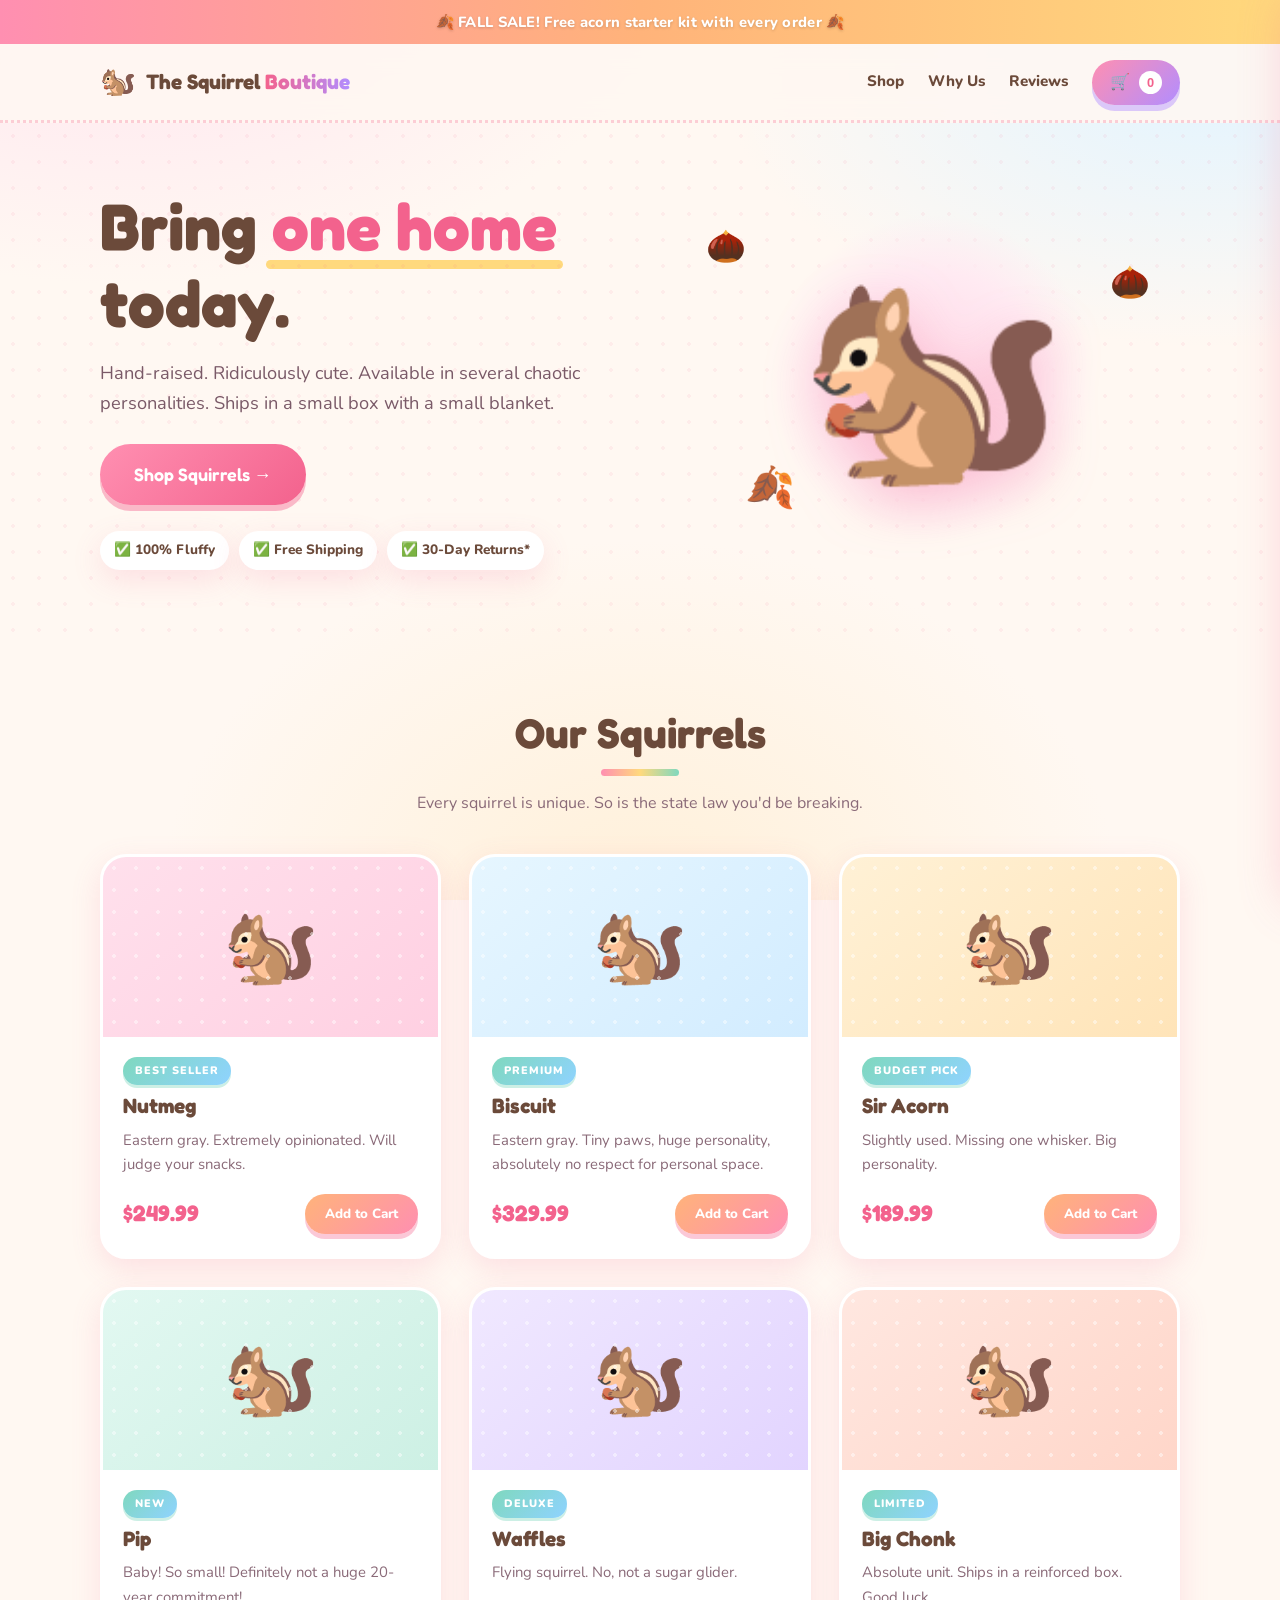
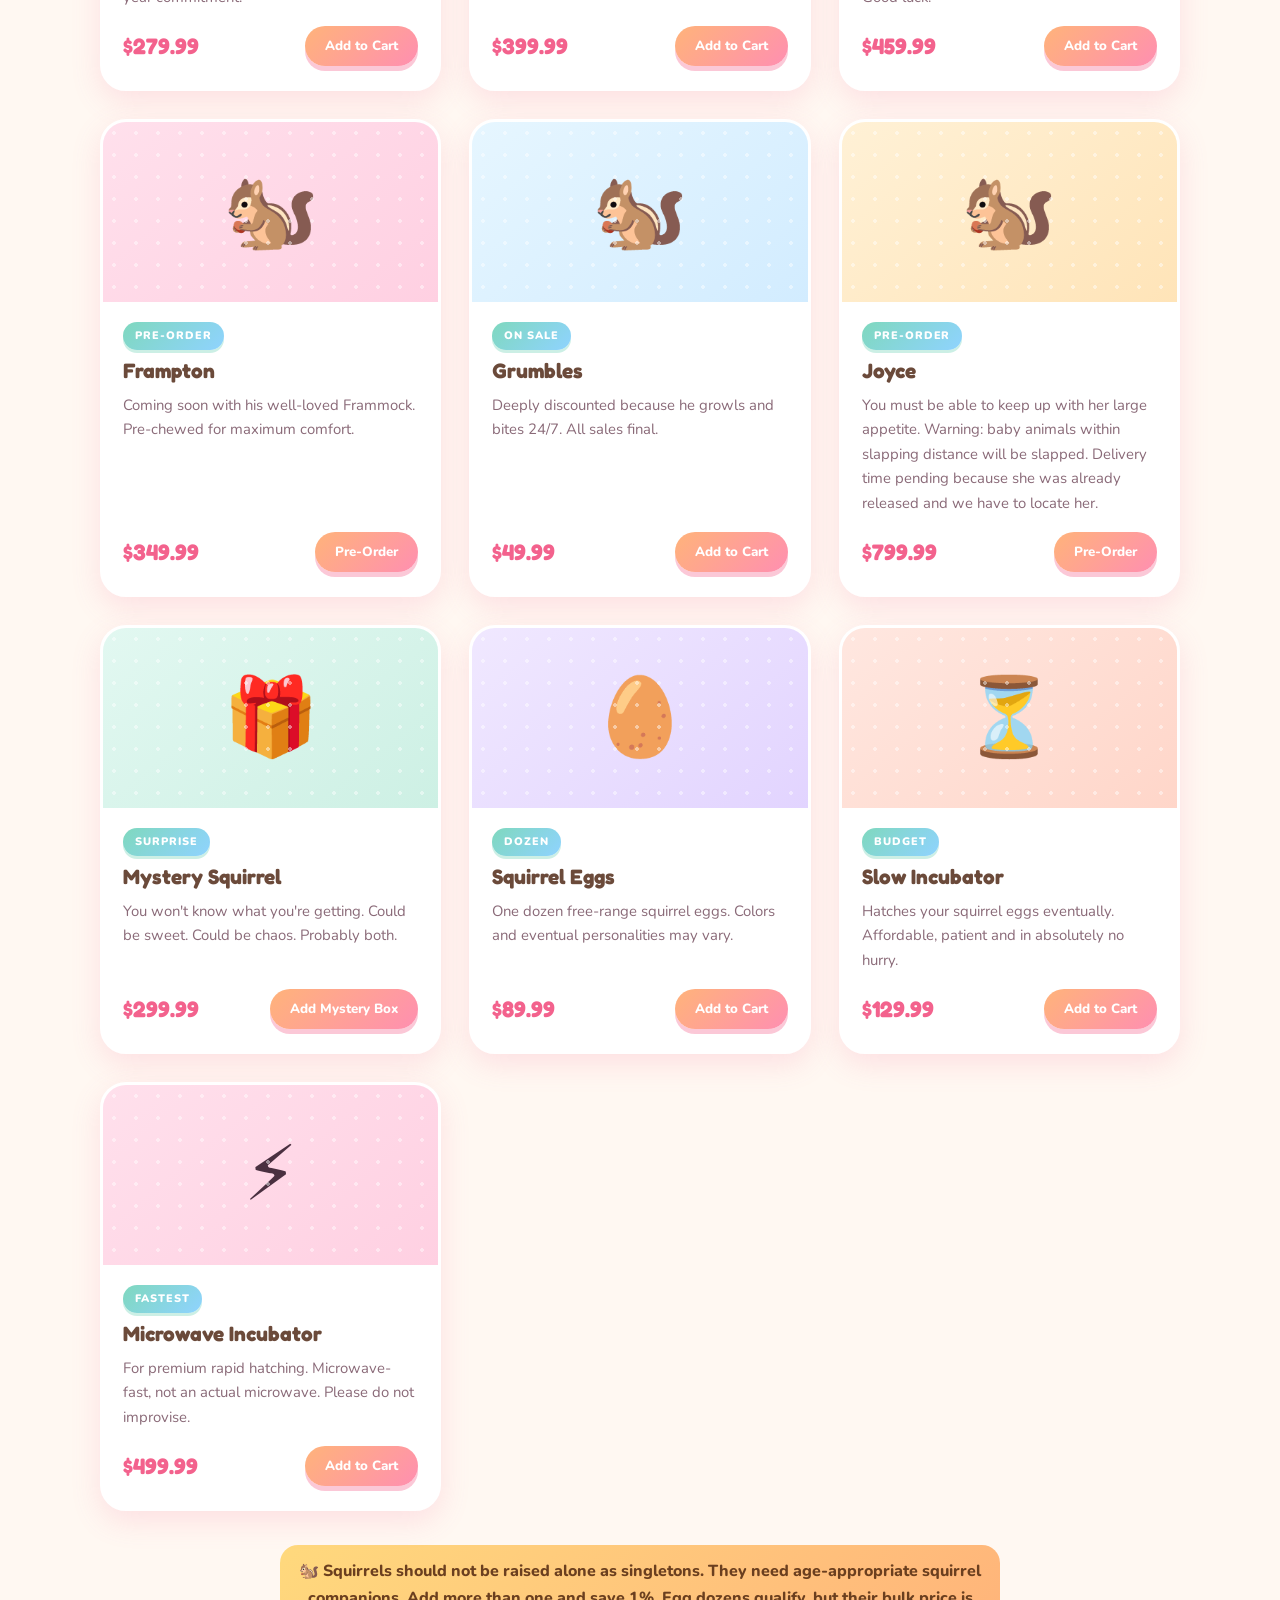
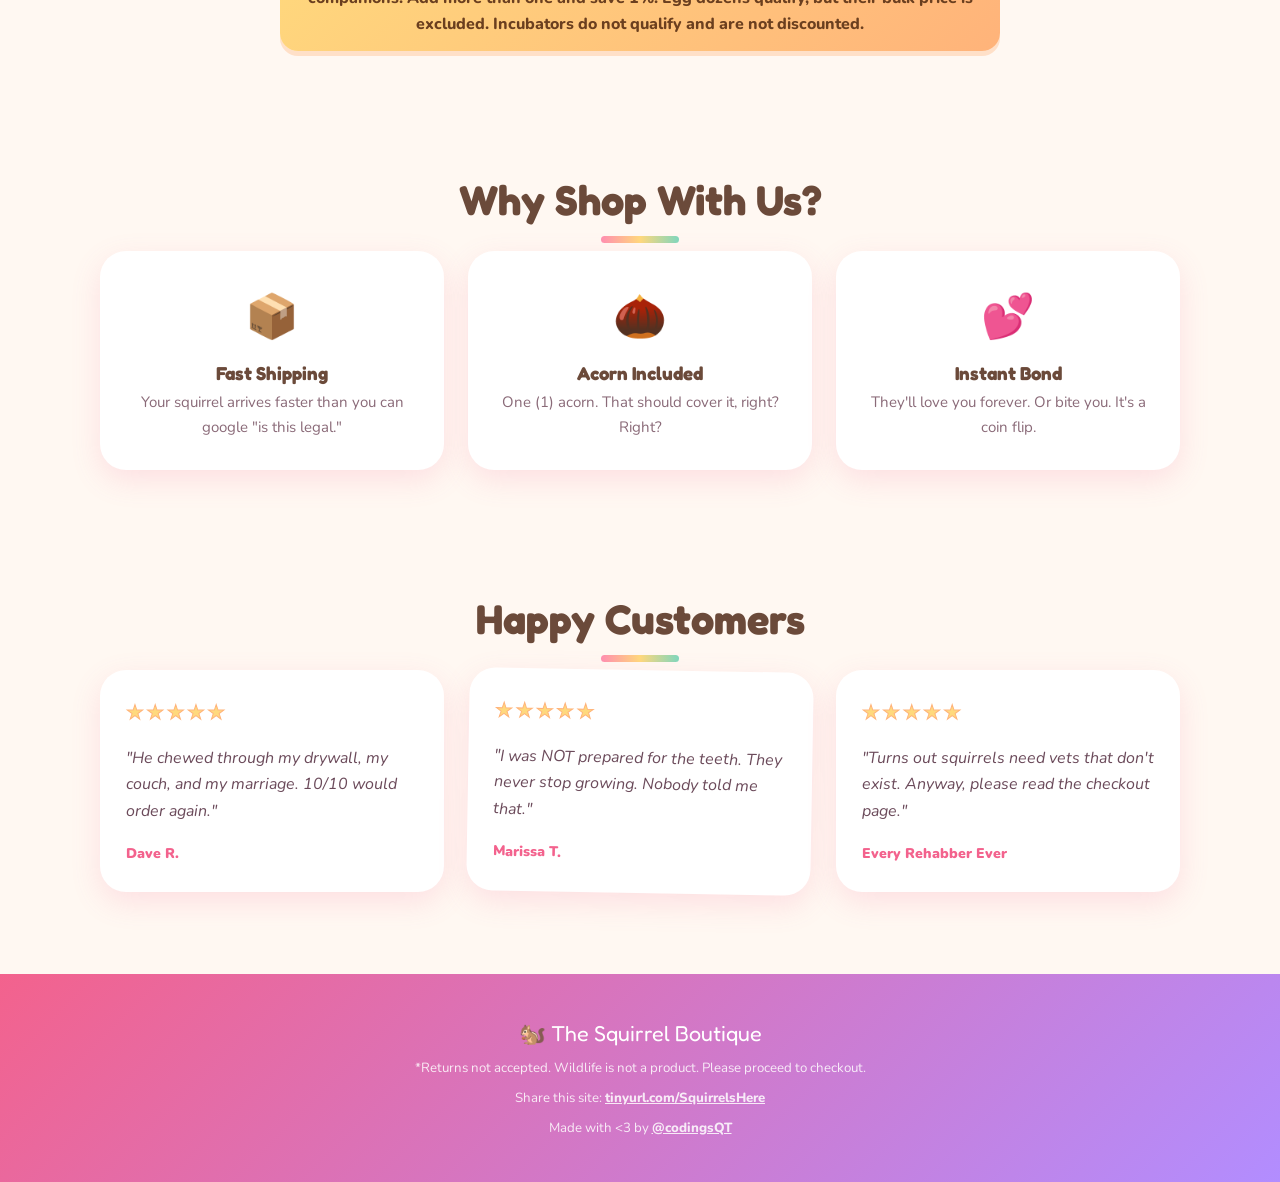
==== commit 1fed7506: "Update share link and checkout credit" ====
--- a/index.html
+++ b/index.html
@@ -8,7 +8,7 @@
 <link rel="preconnect" href="https://fonts.googleapis.com">
 <link rel="preconnect" href="https://fonts.gstatic.com" crossorigin>
 <link href="https://fonts.googleapis.com/css2?family=Fredoka:wght@400;600;700&family=Nunito:wght@400;600;800&display=swap" rel="stylesheet">
-<link rel="stylesheet" href="styles.css?v=18">
+<link rel="stylesheet" href="styles.css?v=19">
 <link rel="icon" href="data:image/svg+xml,<svg xmlns='http://www.w3.org/2000/svg' viewBox='0 0 100 100'><text y='.9em' font-size='90'>🐿️</text></svg>">
 </head>
 <body>
@@ -98,8 +98,8 @@
   <div class="wrap">
     <p class="foot-logo">🐿️ The Squirrel Boutique</p>
     <p class="fine">*Returns not accepted. Wildlife is not a product. Please proceed to checkout.</p>
-    <p class="fine share-fine">Share this site: <a href="https://tinyurl.com/Squirrelsforsale">tinyurl.com/Squirrelsforsale</a> or <a href="https://tinyurl.com/squirrelshere">tinyurl.com/squirrelshere</a></p>
-    <p class="fine share-fine">Made with &lt;3 by <a href="https://www.tiktok.com/@codingsqt" target="_blank" rel="noopener">@codingsqt</a></p>
+    <p class="fine share-fine">Share this site: <a href="https://tinyurl.com/SquirrelsHere">tinyurl.com/SquirrelsHere</a></p>
+    <p class="fine share-fine">Made with &lt;3 by <a href="https://www.tiktok.com/@codingsqt" target="_blank" rel="noopener">@codingsQT</a></p>
   </div>
 </footer>
 
@@ -123,6 +123,6 @@
 
 <div class="fly" id="fly" aria-hidden="true"></div>
 
-<script src="script.js?v=18"></script>
+<script src="script.js?v=19"></script>
 </body>
 </html>
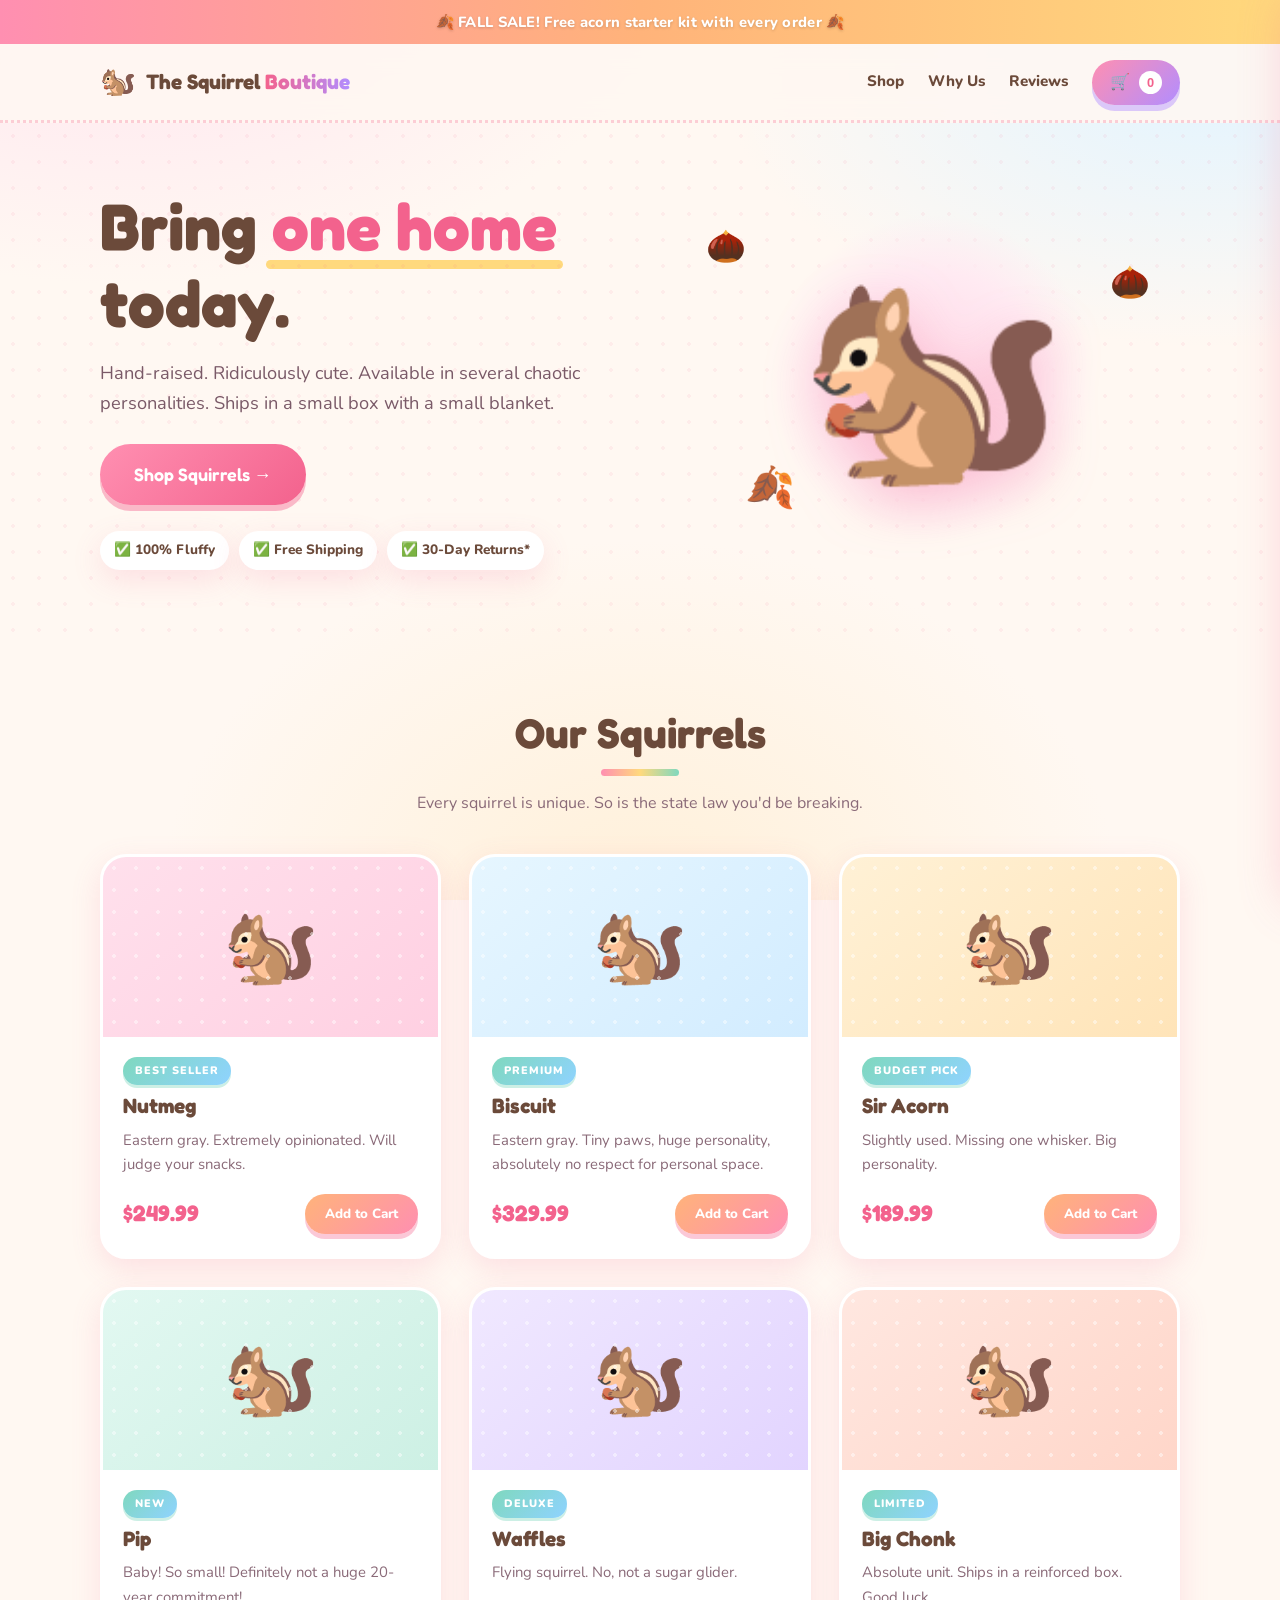
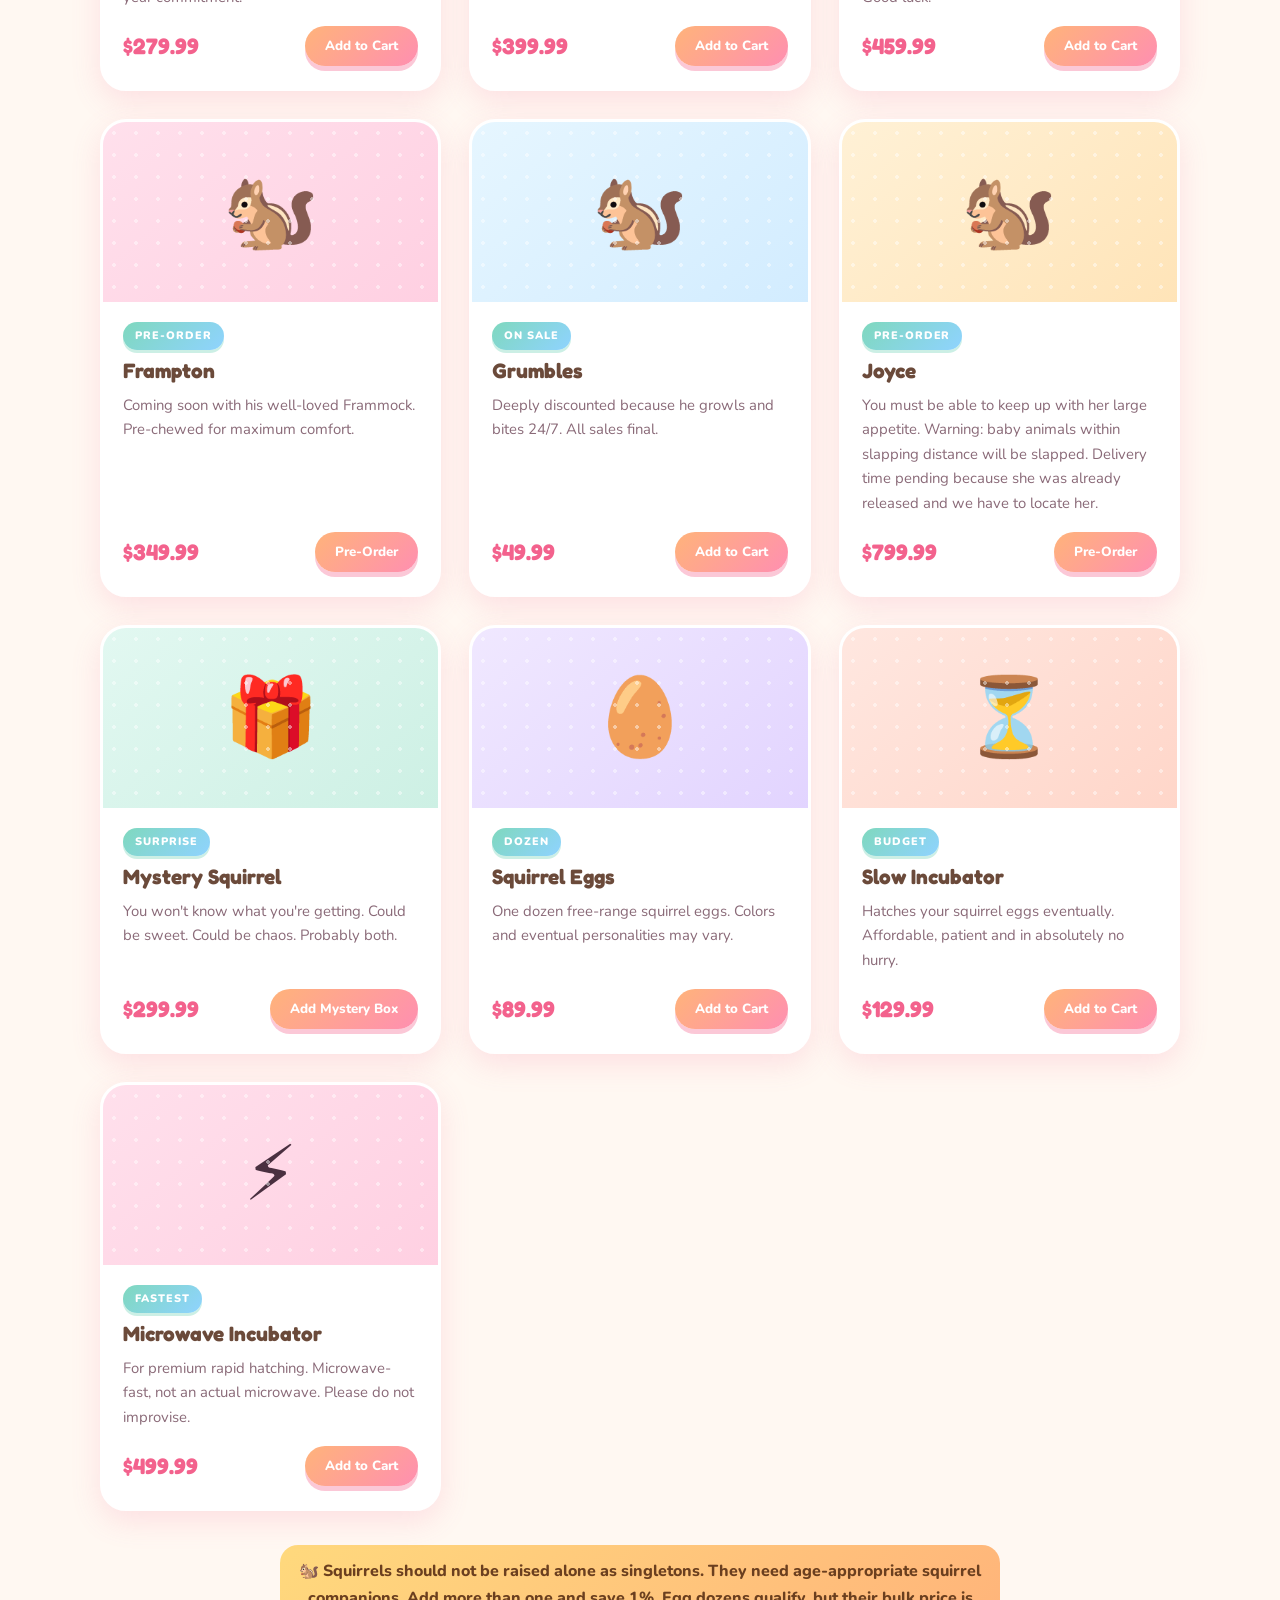
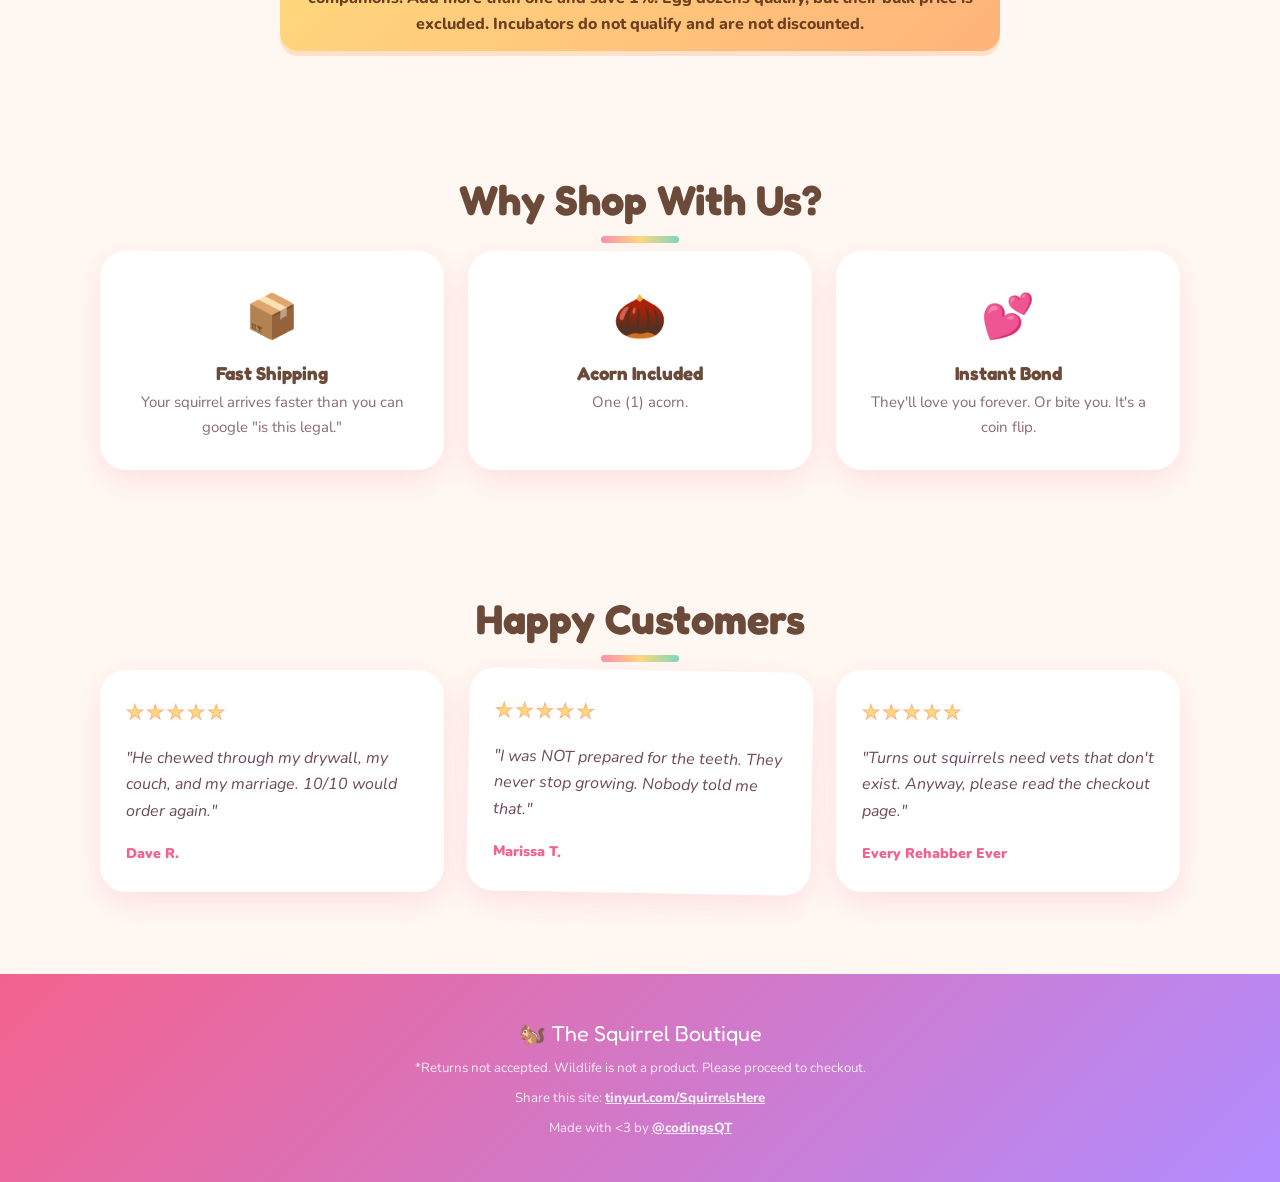
==== commit 46cb68be: "Shorten acorn blurb Co-authored-by: Copilot <223556219+Copilot@users.noreply.github.com>" ====
--- a/index.html
+++ b/index.html
@@ -66,7 +66,7 @@
     <h2 class="section-title">Why Shop With Us?</h2>
     <div class="why-grid">
       <div class="why-card"><span>📦</span><h3>Fast Shipping</h3><p>Your squirrel arrives faster than you can google "is this legal."</p></div>
-      <div class="why-card"><span>🌰</span><h3>Acorn Included</h3><p>One (1) acorn. That should cover it, right? Right?</p></div>
+      <div class="why-card"><span>🌰</span><h3>Acorn Included</h3><p>One (1) acorn.</p></div>
       <div class="why-card"><span>💕</span><h3>Instant Bond</h3><p>They'll love you forever. Or bite you. It's a coin flip.</p></div>
     </div>
   </section>
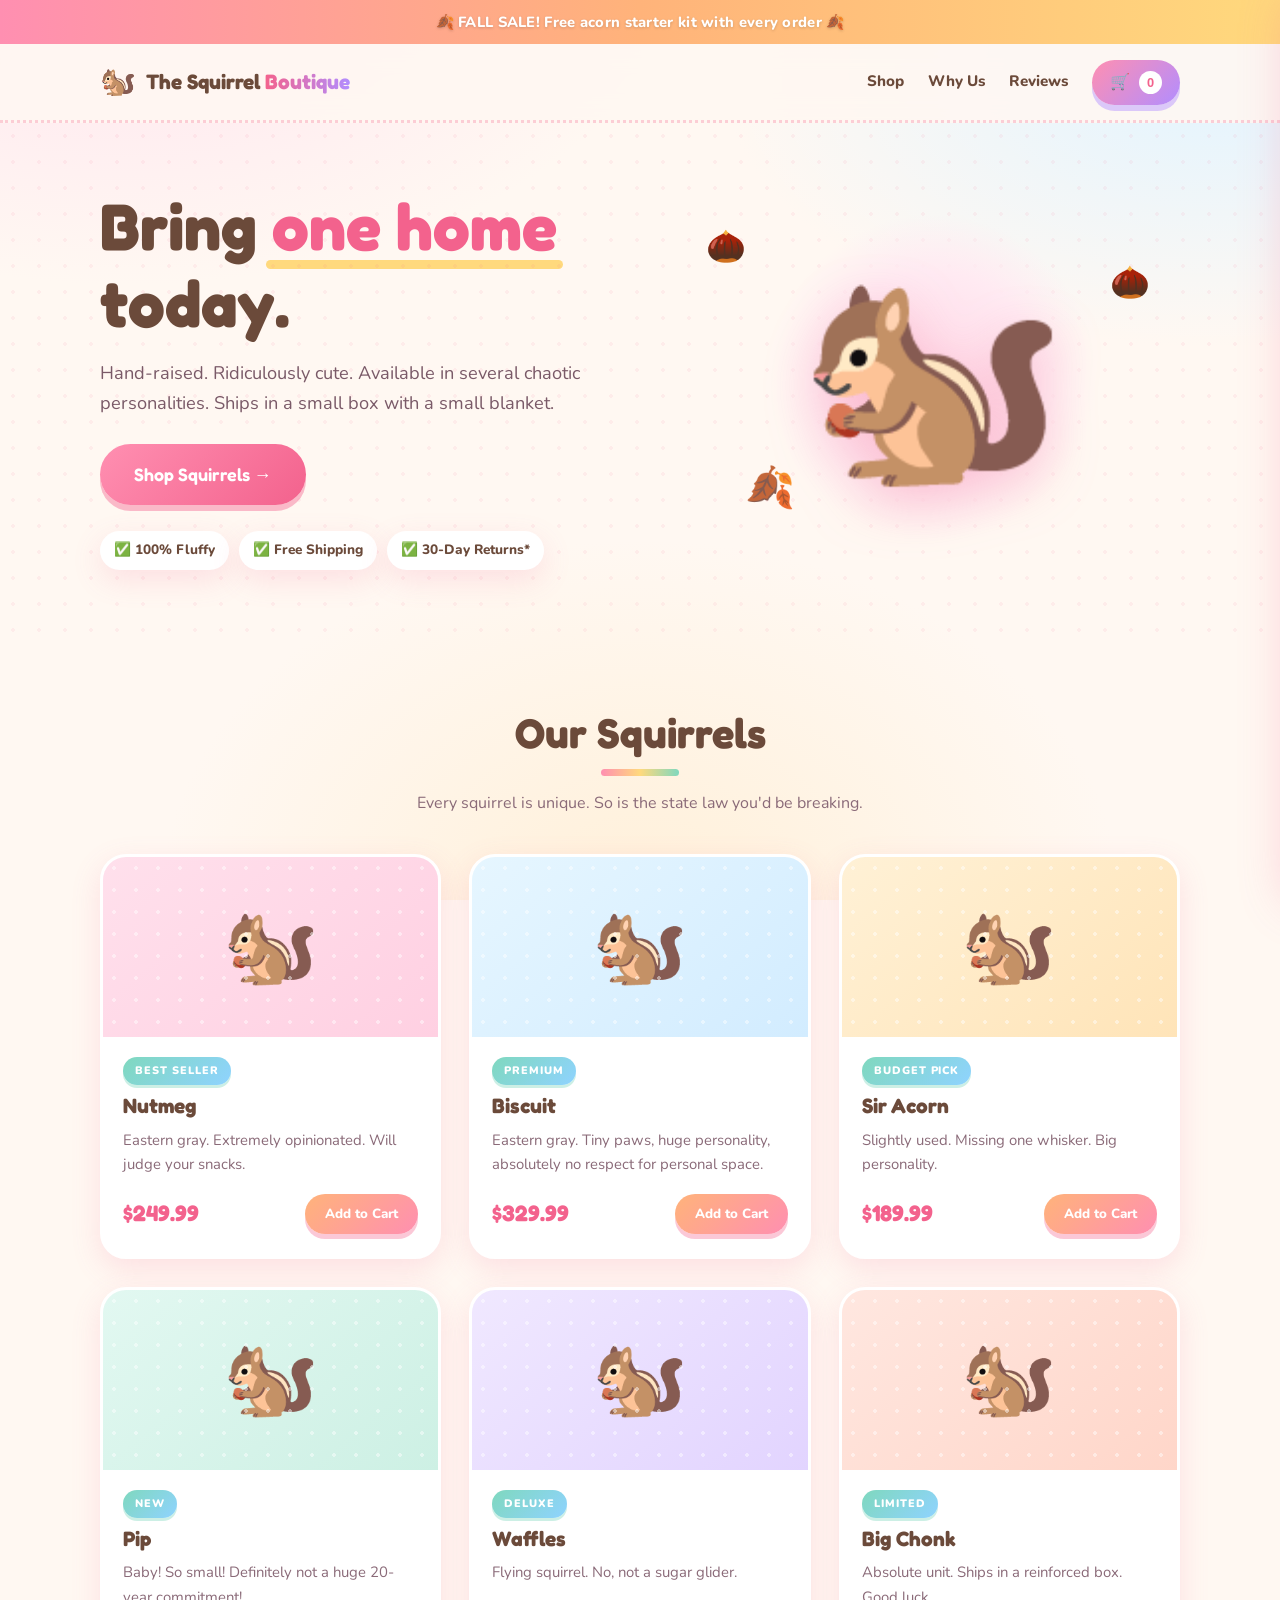
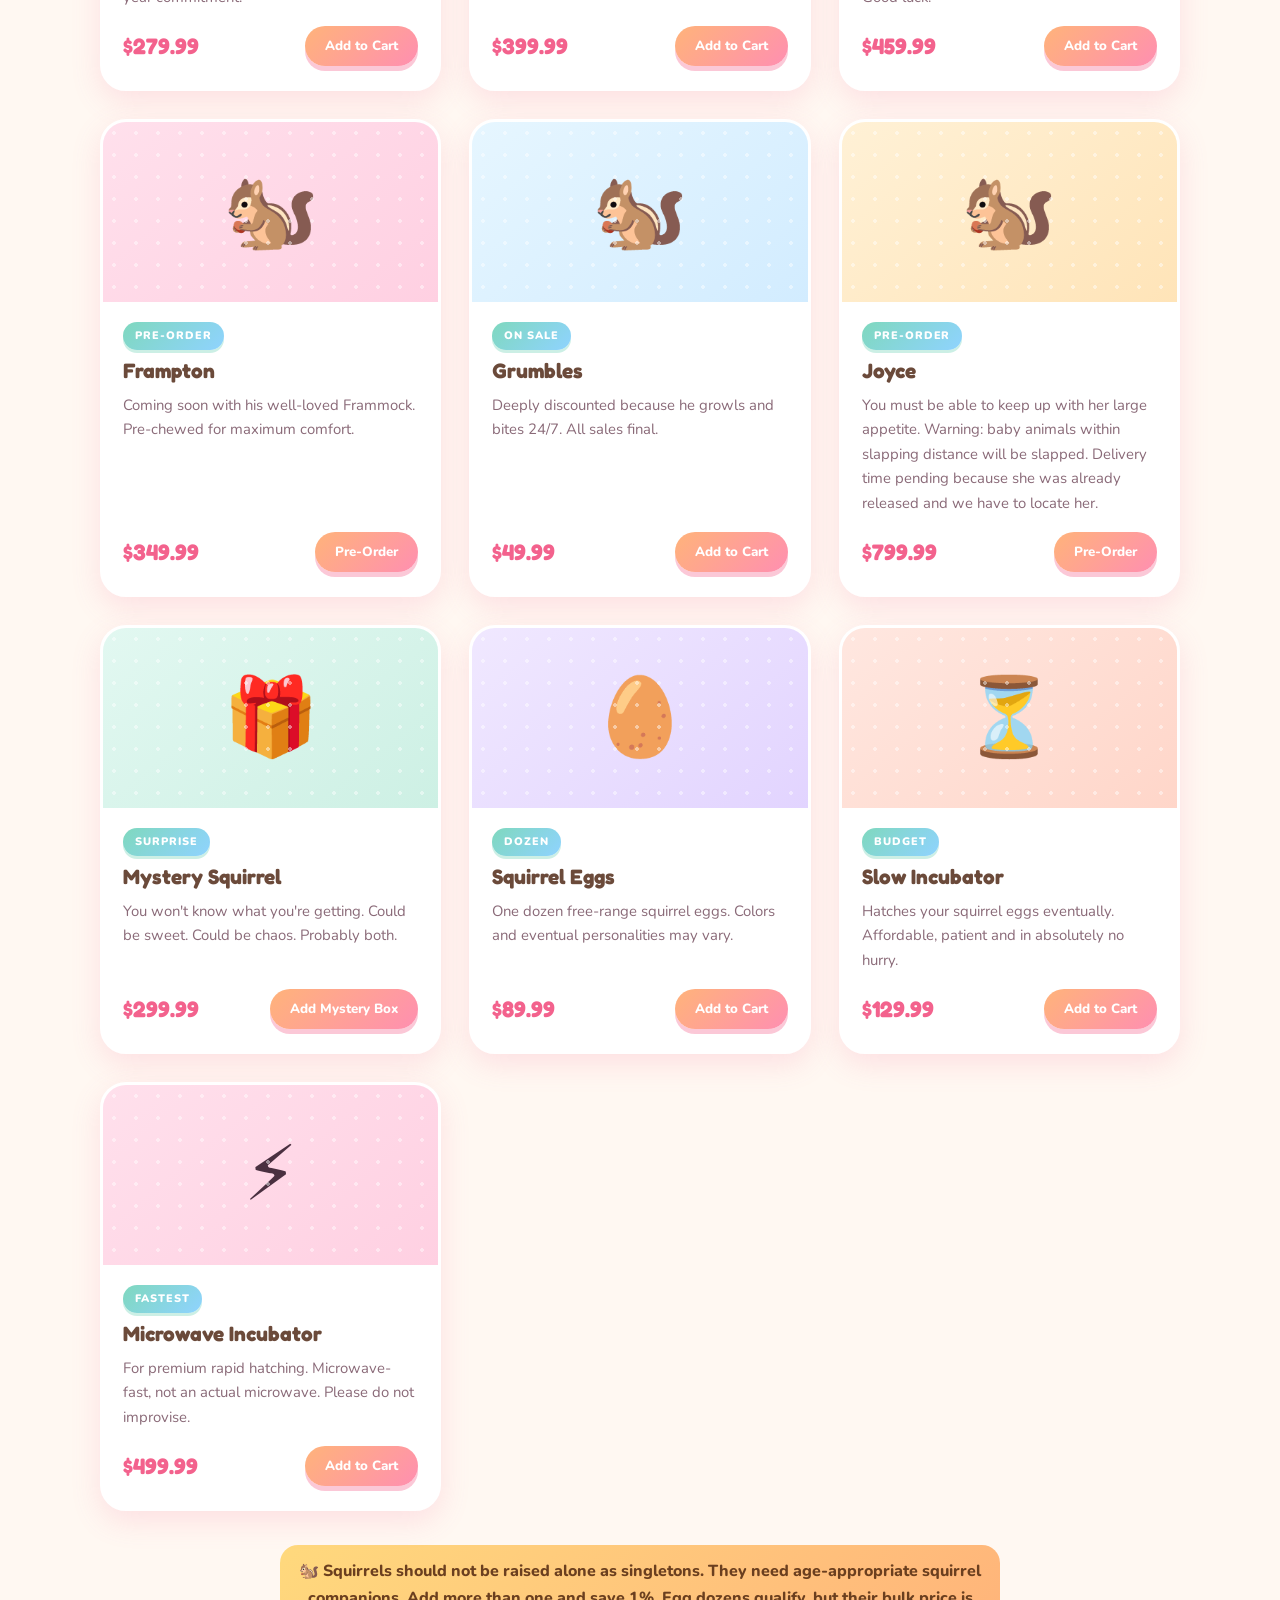
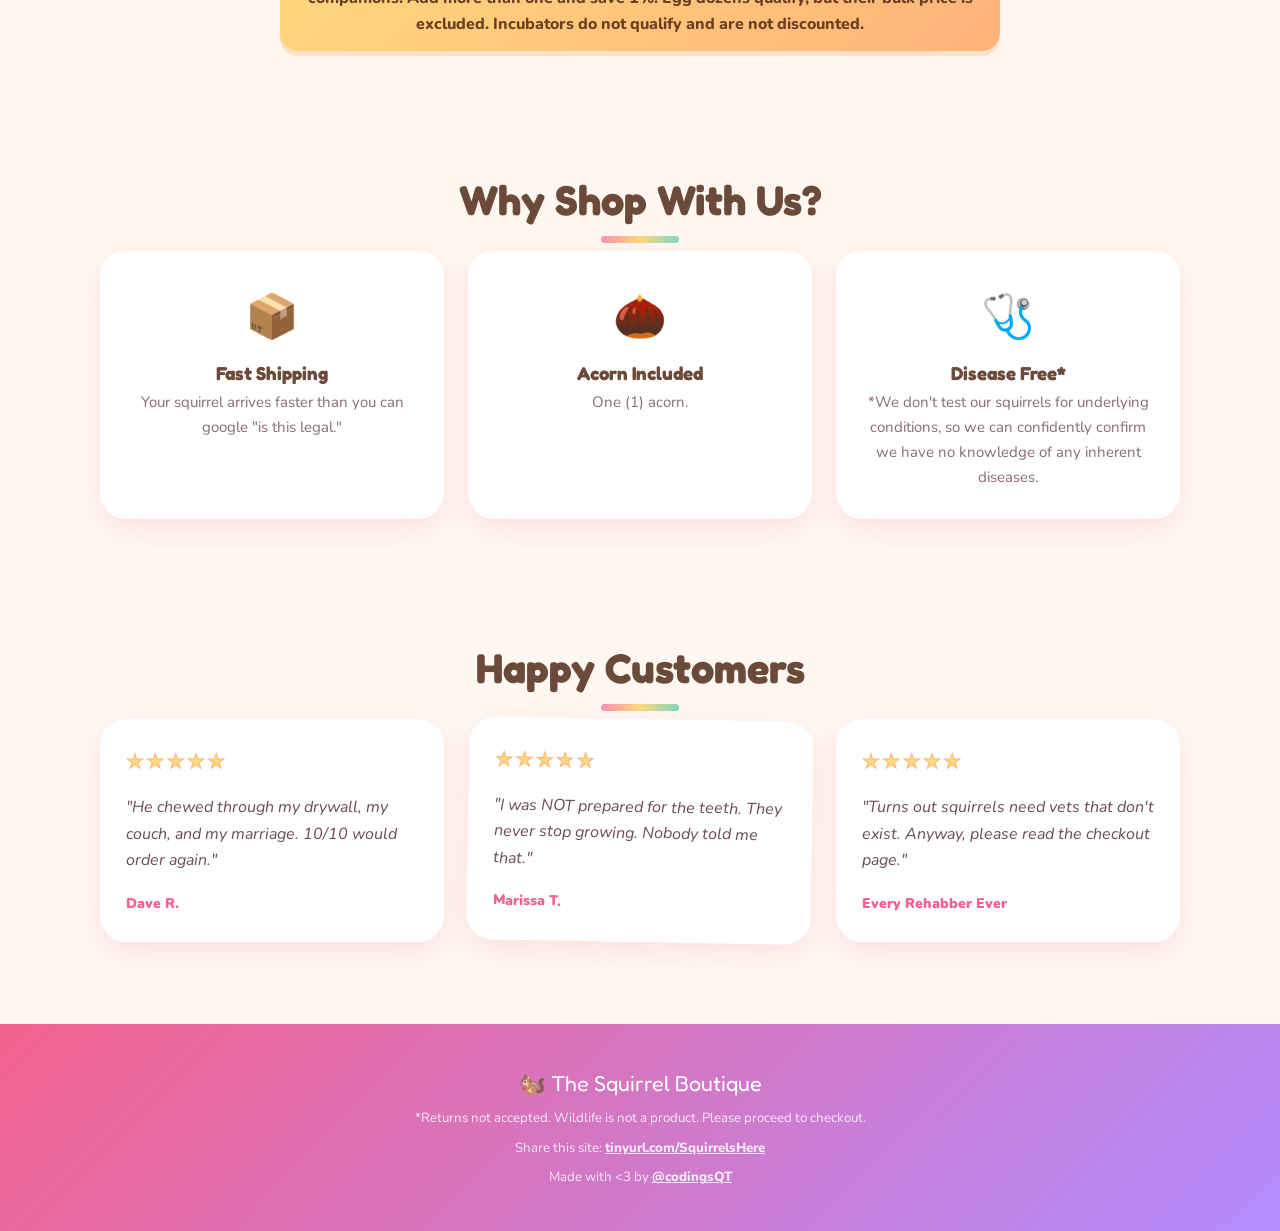
==== commit 0d48ab75: "Update disease disclaimer card Co-authored-by: Copilot <223556219+Copilot@users.noreply.github.com>" ====
--- a/index.html
+++ b/index.html
@@ -67,7 +67,7 @@
     <div class="why-grid">
       <div class="why-card"><span>📦</span><h3>Fast Shipping</h3><p>Your squirrel arrives faster than you can google "is this legal."</p></div>
       <div class="why-card"><span>🌰</span><h3>Acorn Included</h3><p>One (1) acorn.</p></div>
-      <div class="why-card"><span>💕</span><h3>Instant Bond</h3><p>They'll love you forever. Or bite you. It's a coin flip.</p></div>
+      <div class="why-card"><span>🩺</span><h3>Disease Free*</h3><p>*We don't test our squirrels for underlying conditions, so we can confidently confirm we have no knowledge of any inherent diseases.</p></div>
     </div>
   </section>
 
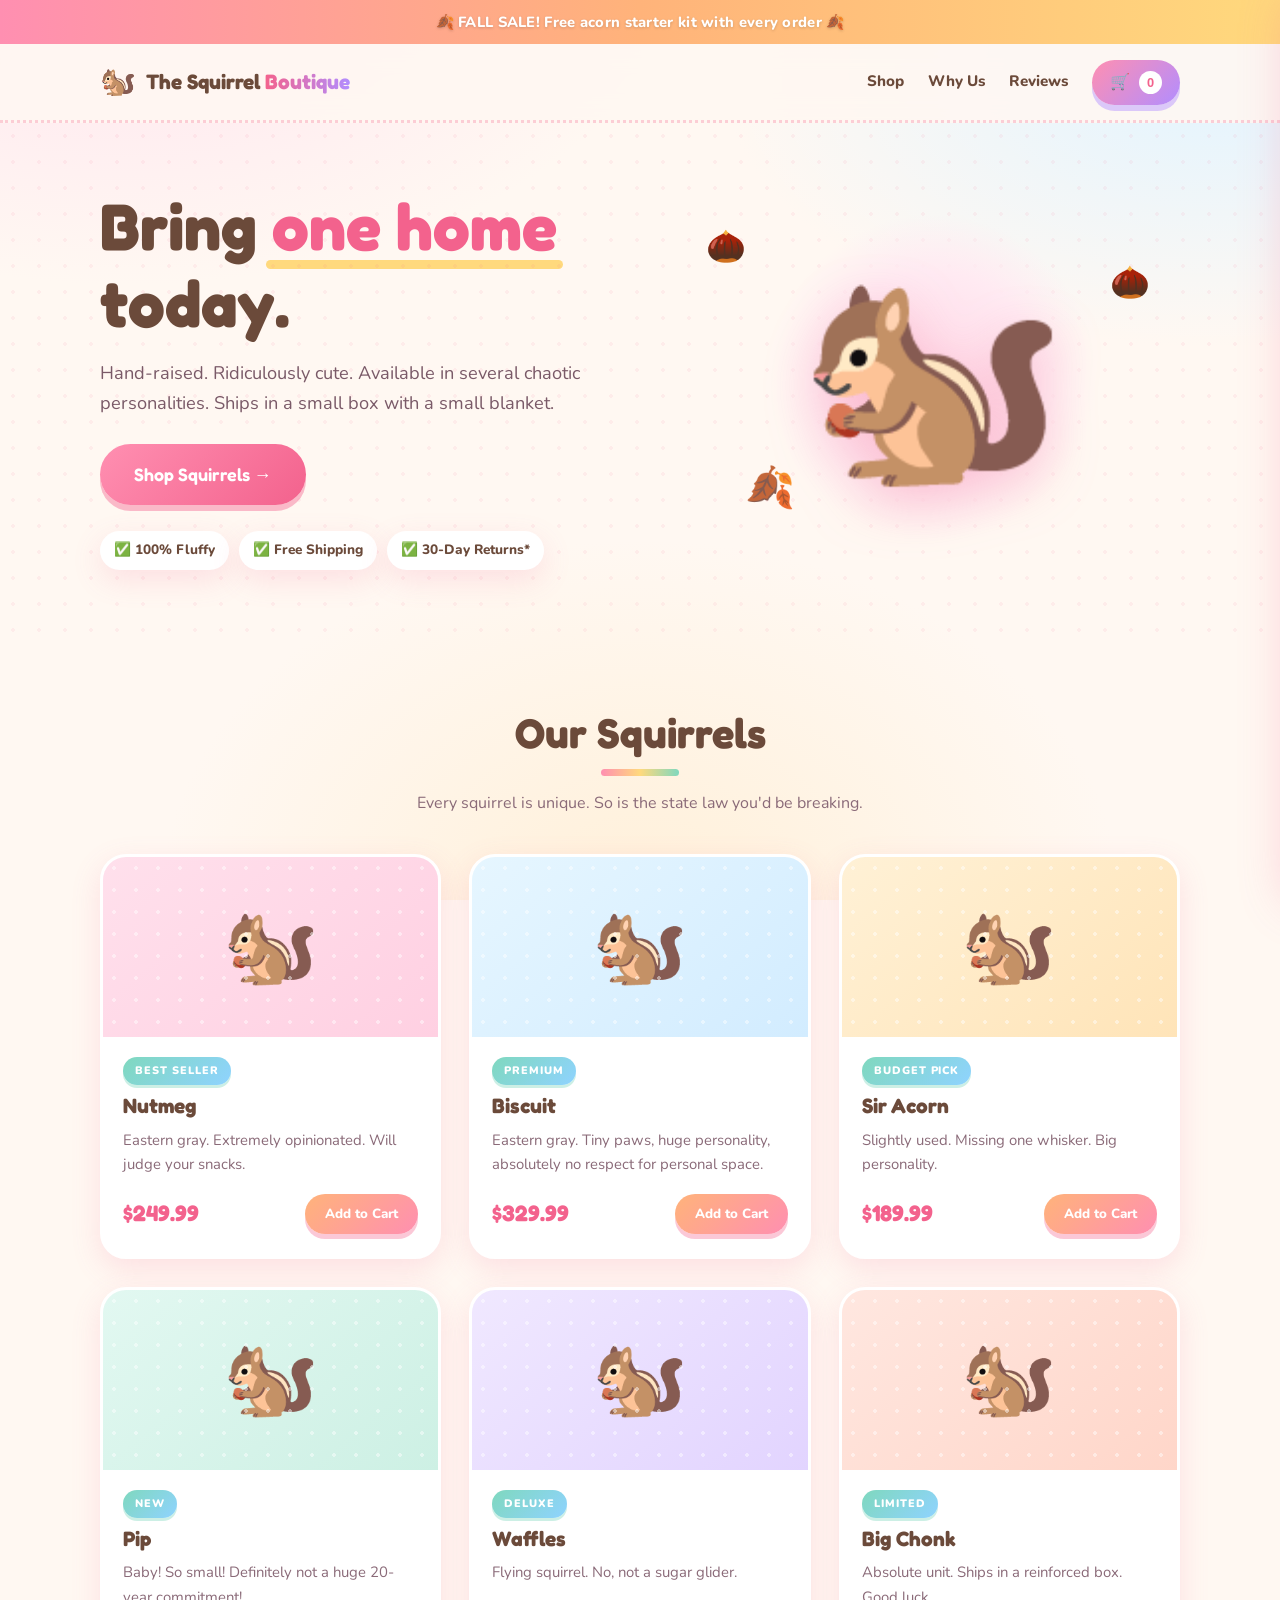
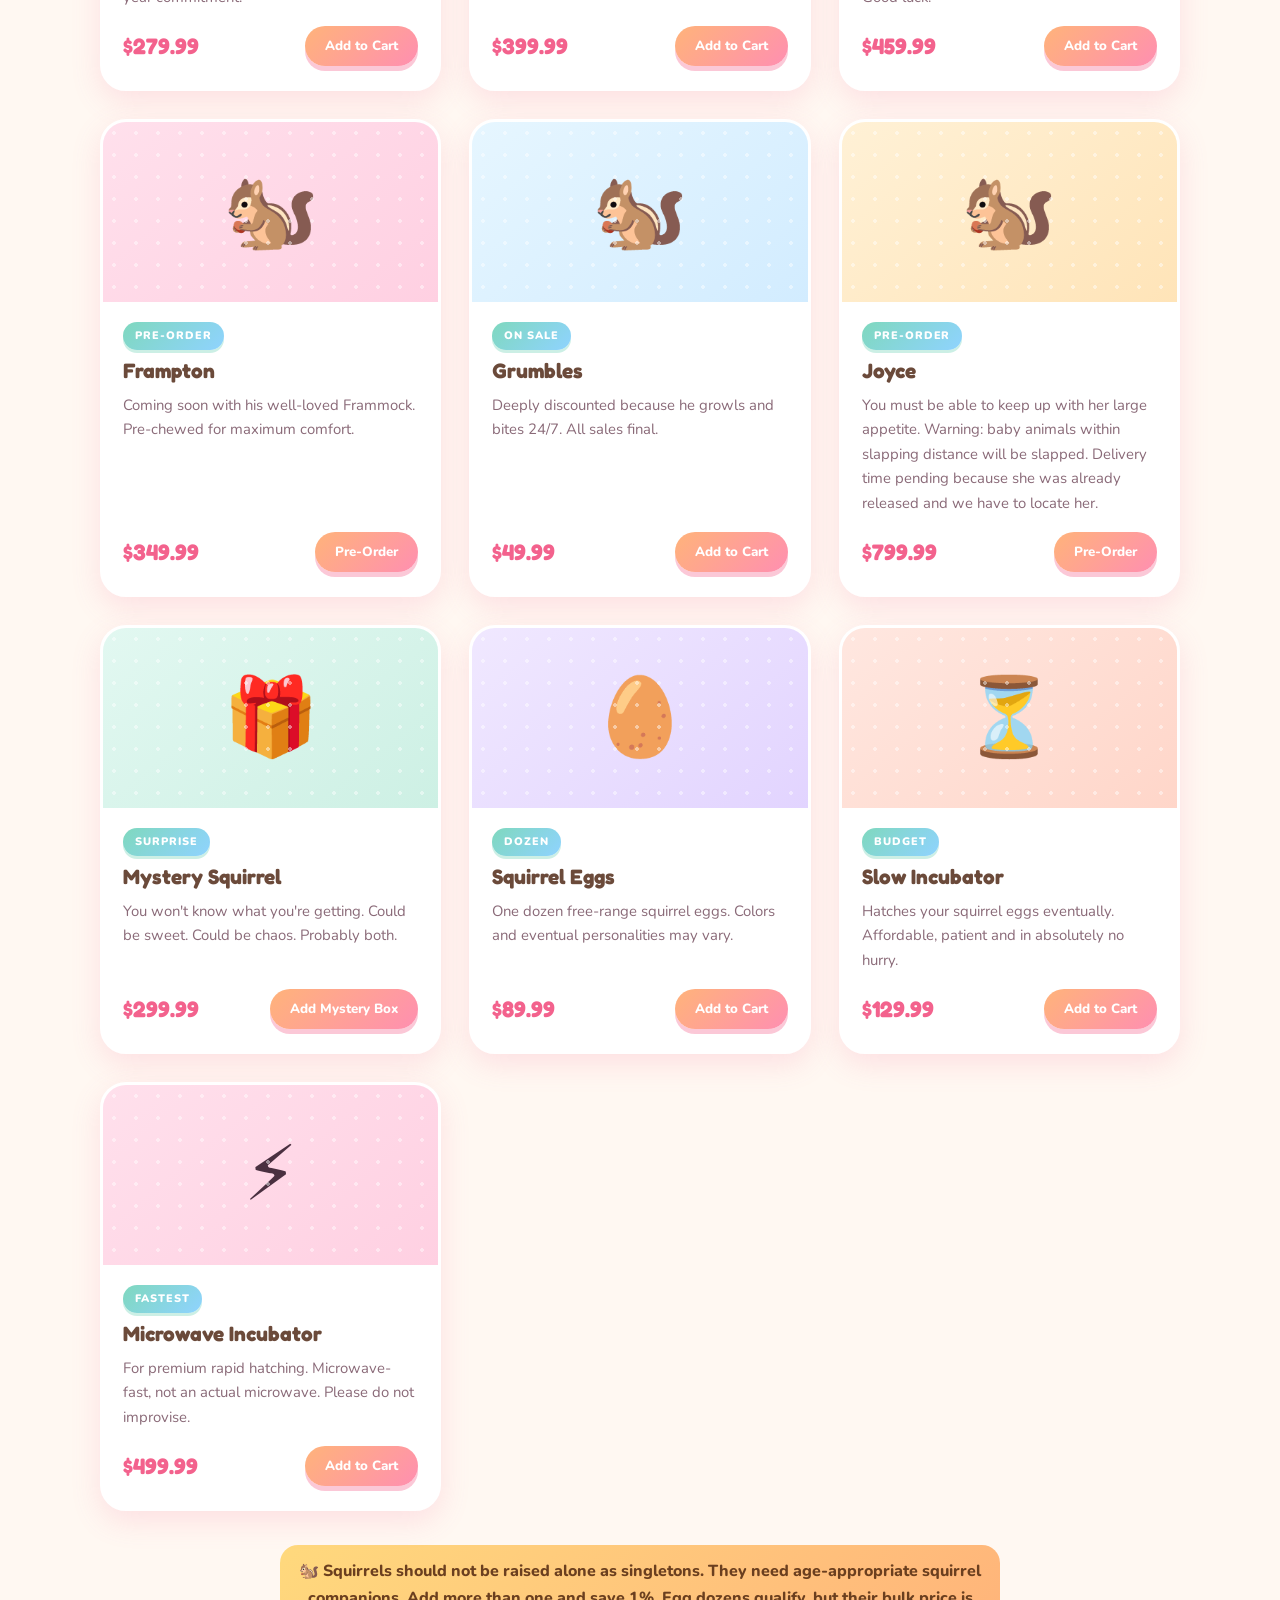
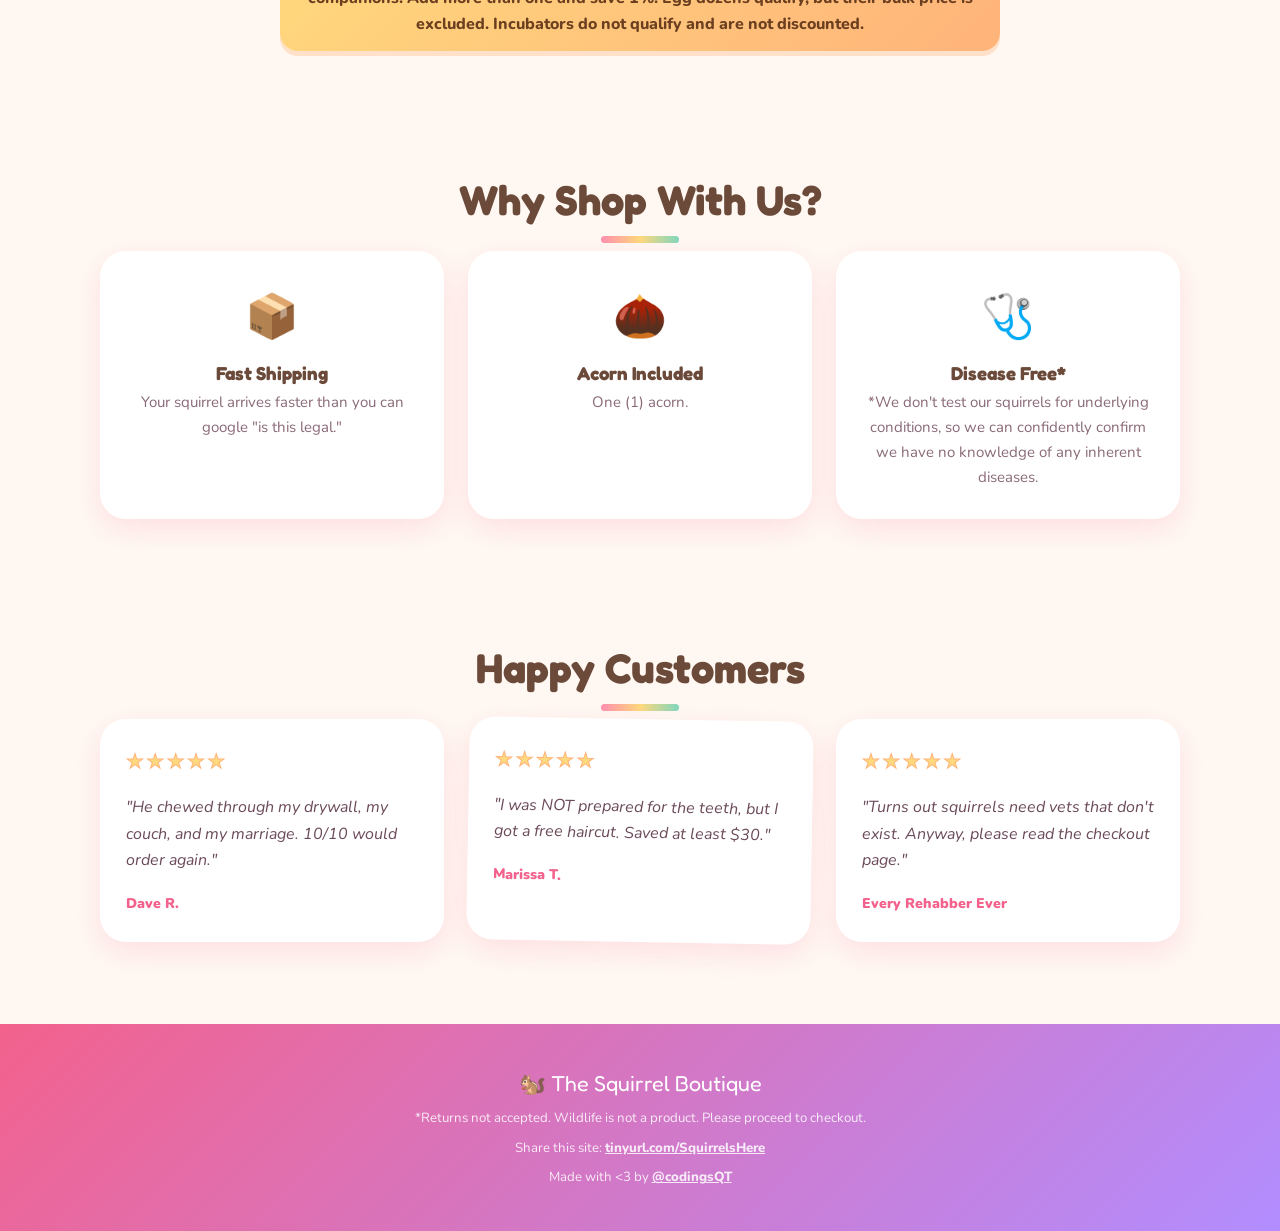
==== commit 4522cd44: "Rewrite teeth review Co-authored-by: Copilot <223556219+Copilot@users.noreply.github.com>" ====
--- a/index.html
+++ b/index.html
@@ -81,7 +81,7 @@
       </blockquote>
       <blockquote class="review">
         <div class="stars">★★★★★</div>
-        <p>"I was NOT prepared for the teeth. They never stop growing. Nobody told me that."</p>
+        <p>"I was NOT prepared for the teeth, but I got a free haircut. Saved at least $30."</p>
         <cite>Marissa T.</cite>
       </blockquote>
       <blockquote class="review">
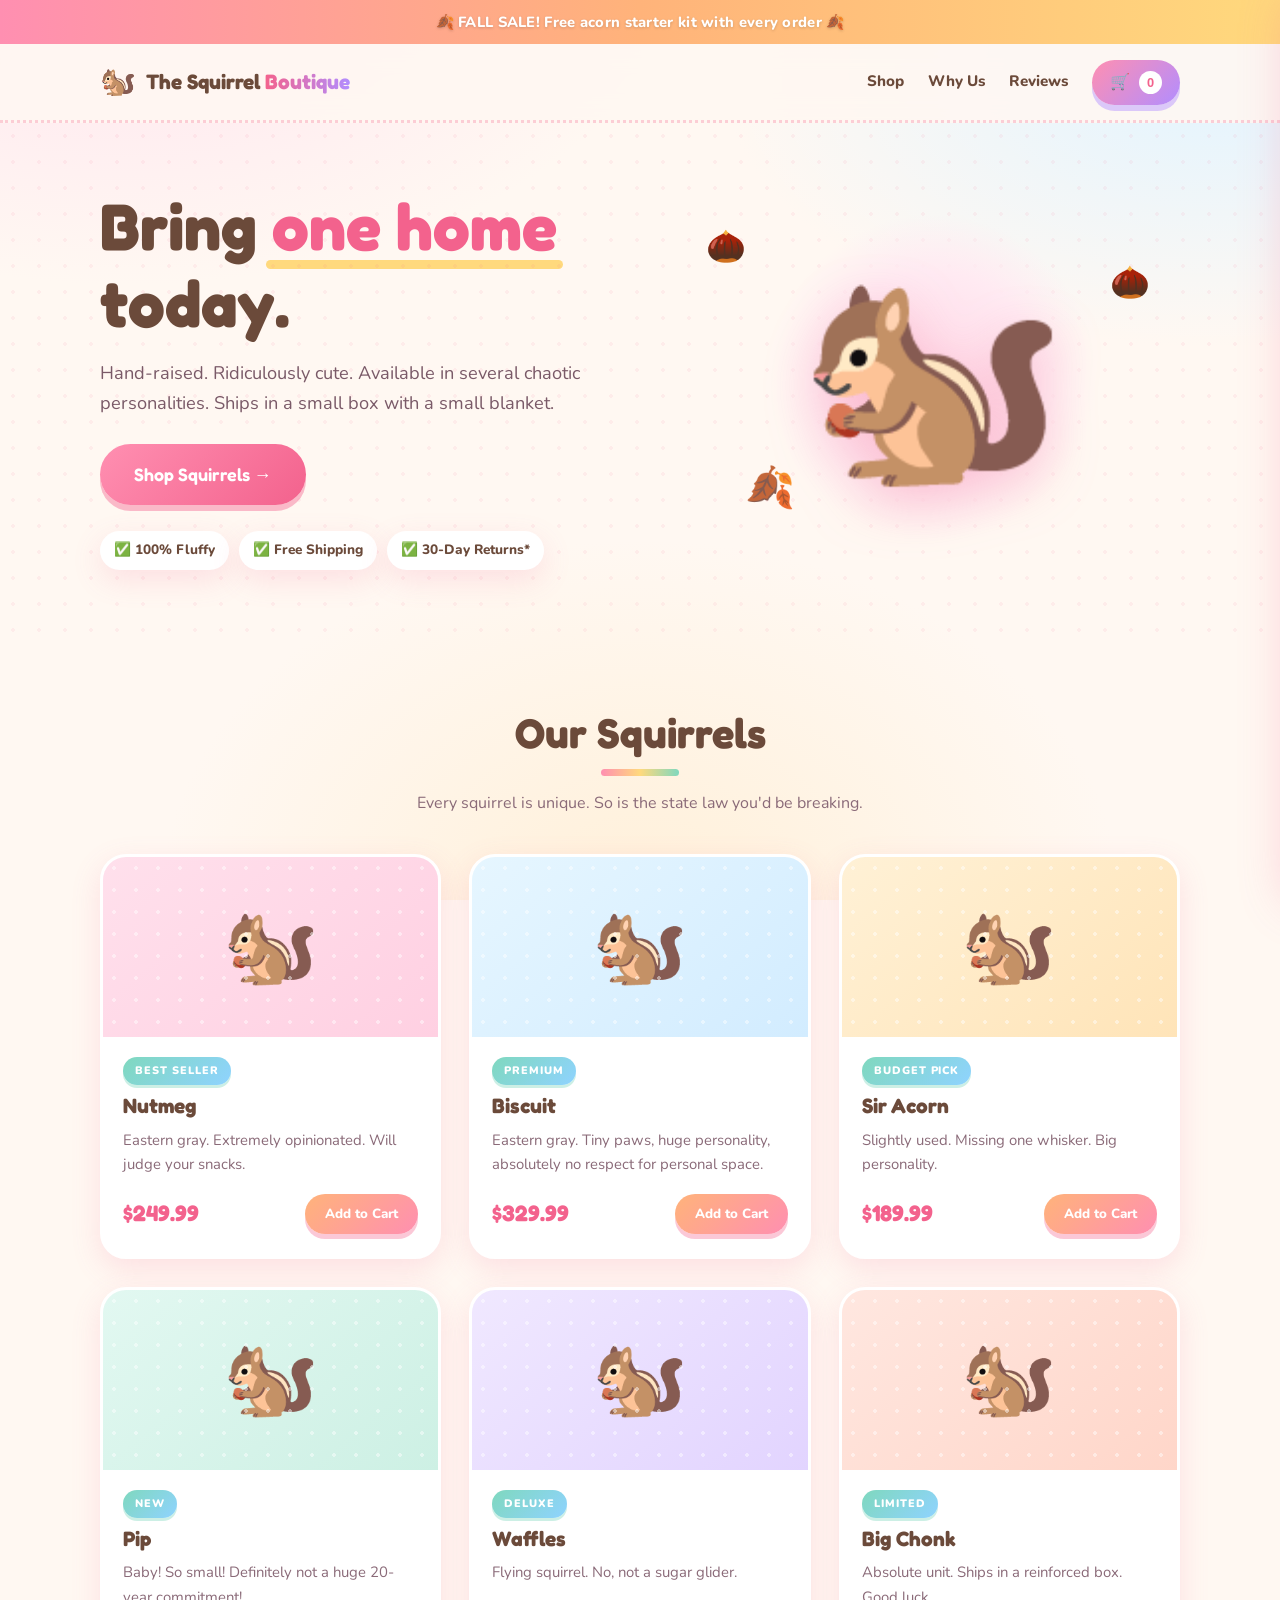
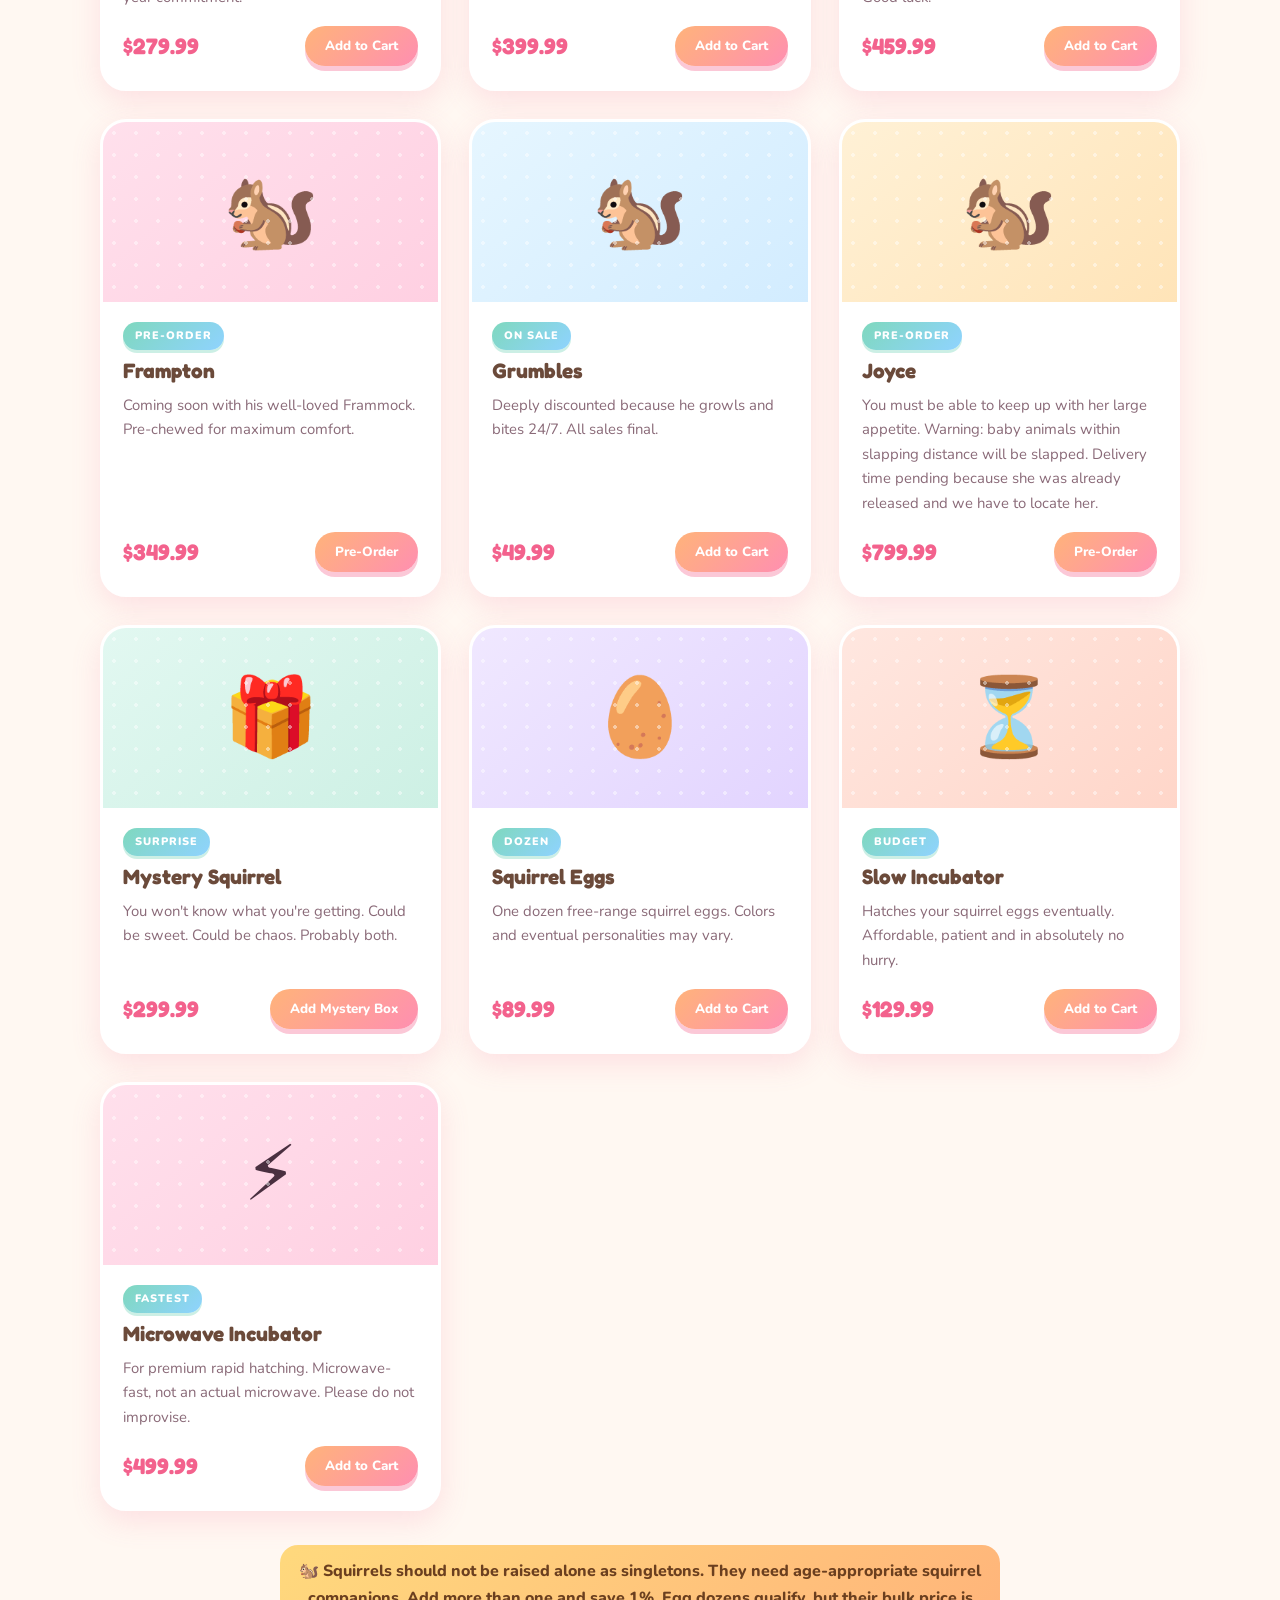
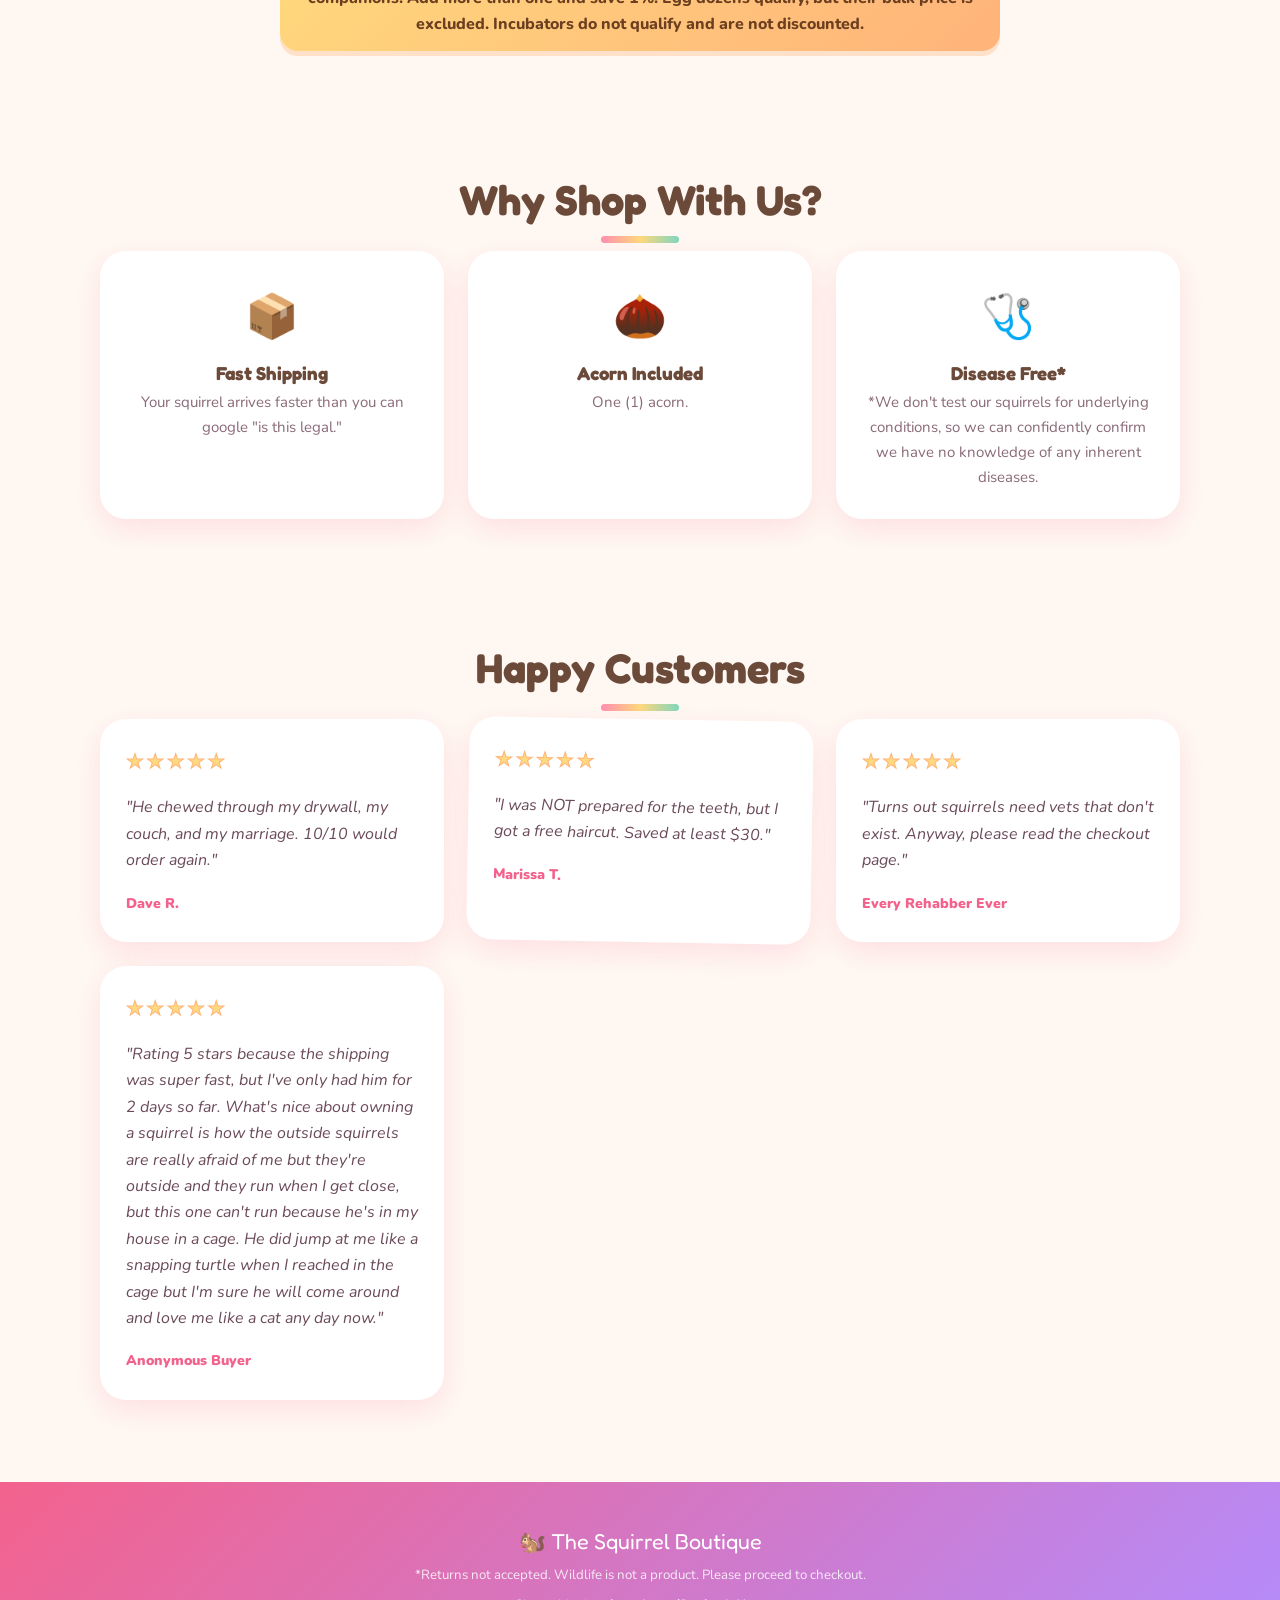
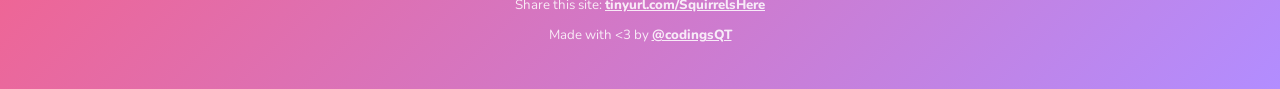
==== commit c3d70da5: "Add fast shipping customer review Co-authored-by: Copilot <223556219+Copilot@users.noreply.github.co" ====
--- a/index.html
+++ b/index.html
@@ -89,6 +89,11 @@
         <p>"Turns out squirrels need vets that don't exist. Anyway, please read the checkout page."</p>
         <cite>Every Rehabber Ever</cite>
       </blockquote>
+      <blockquote class="review">
+        <div class="stars">★★★★★</div>
+        <p>"Rating 5 stars because the shipping was super fast, but I've only had him for 2 days so far. What's nice about owning a squirrel is how the outside squirrels are really afraid of me but they're outside and they run when I get close, but this one can't run because he's in my house in a cage. He did jump at me like a snapping turtle when I reached in the cage but I'm sure he will come around and love me like a cat any day now."</p>
+        <cite>Anonymous Buyer</cite>
+      </blockquote>
     </div>
   </section>
 
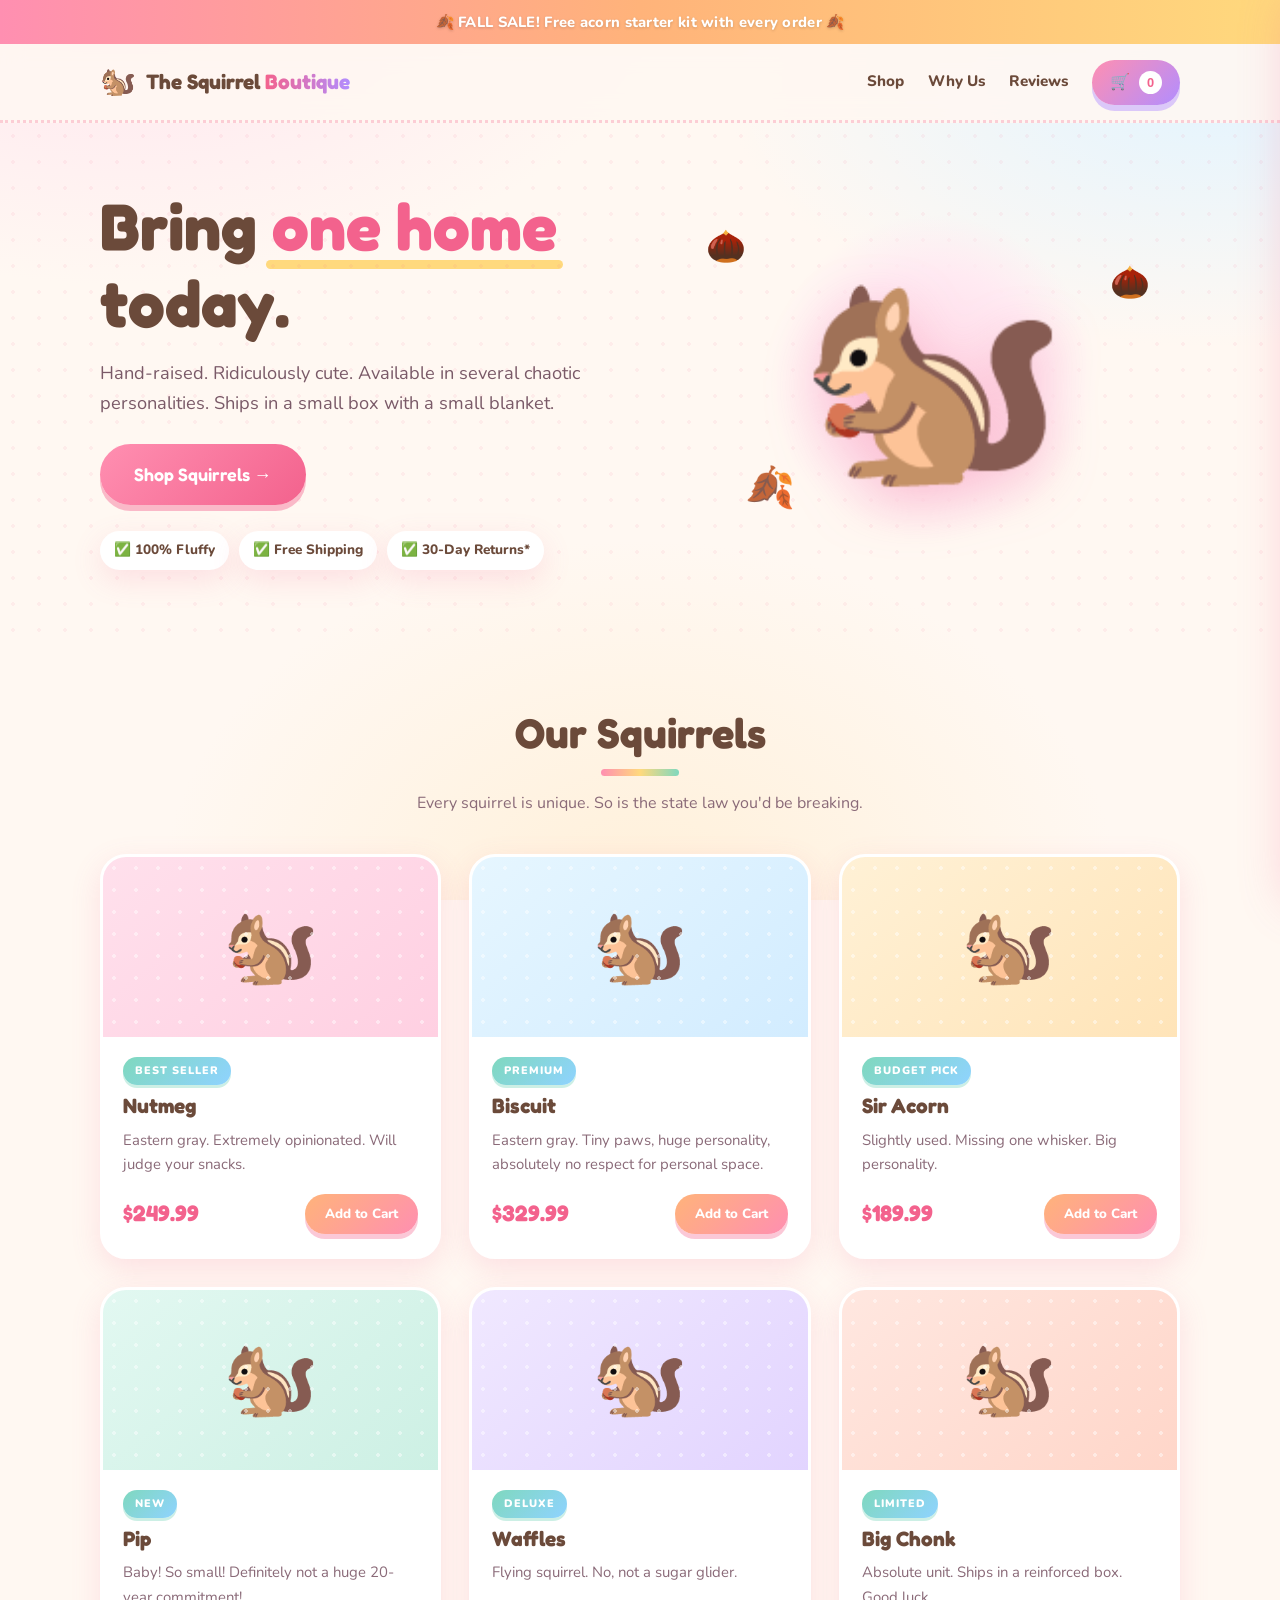
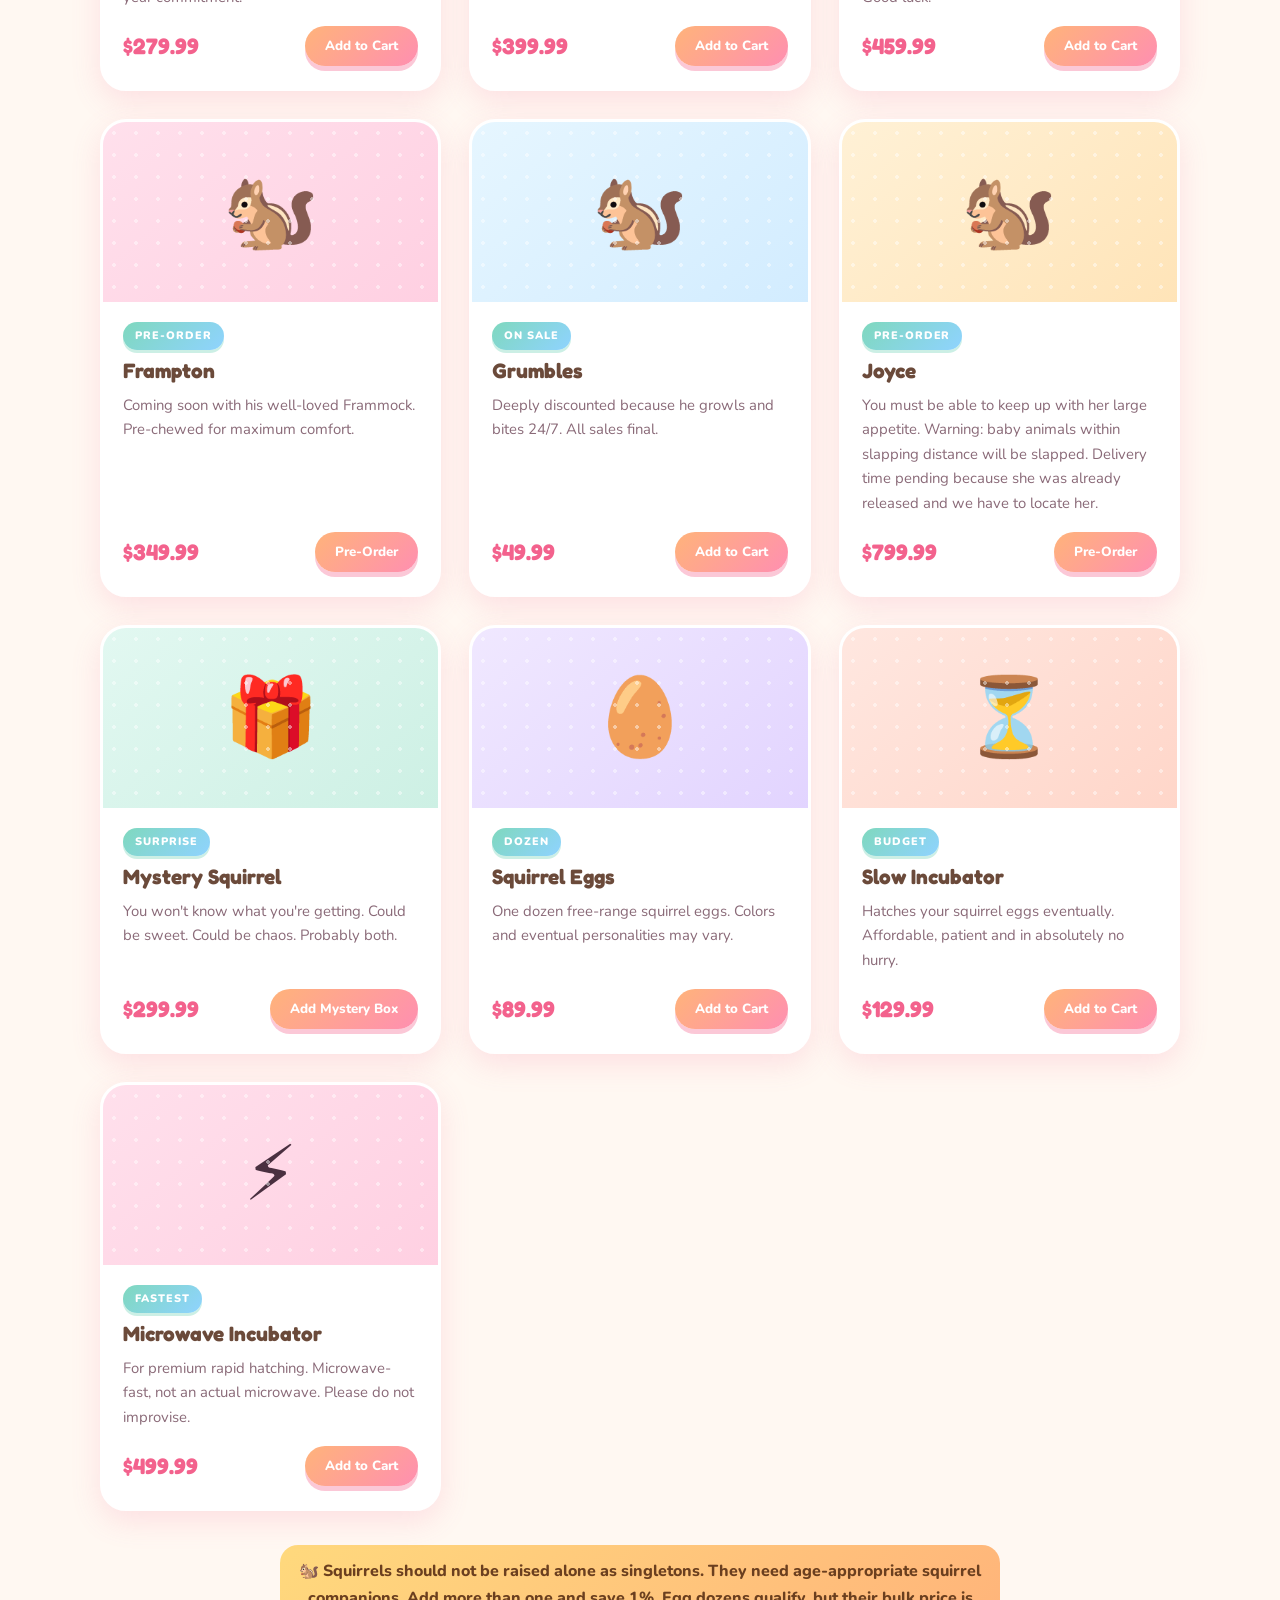
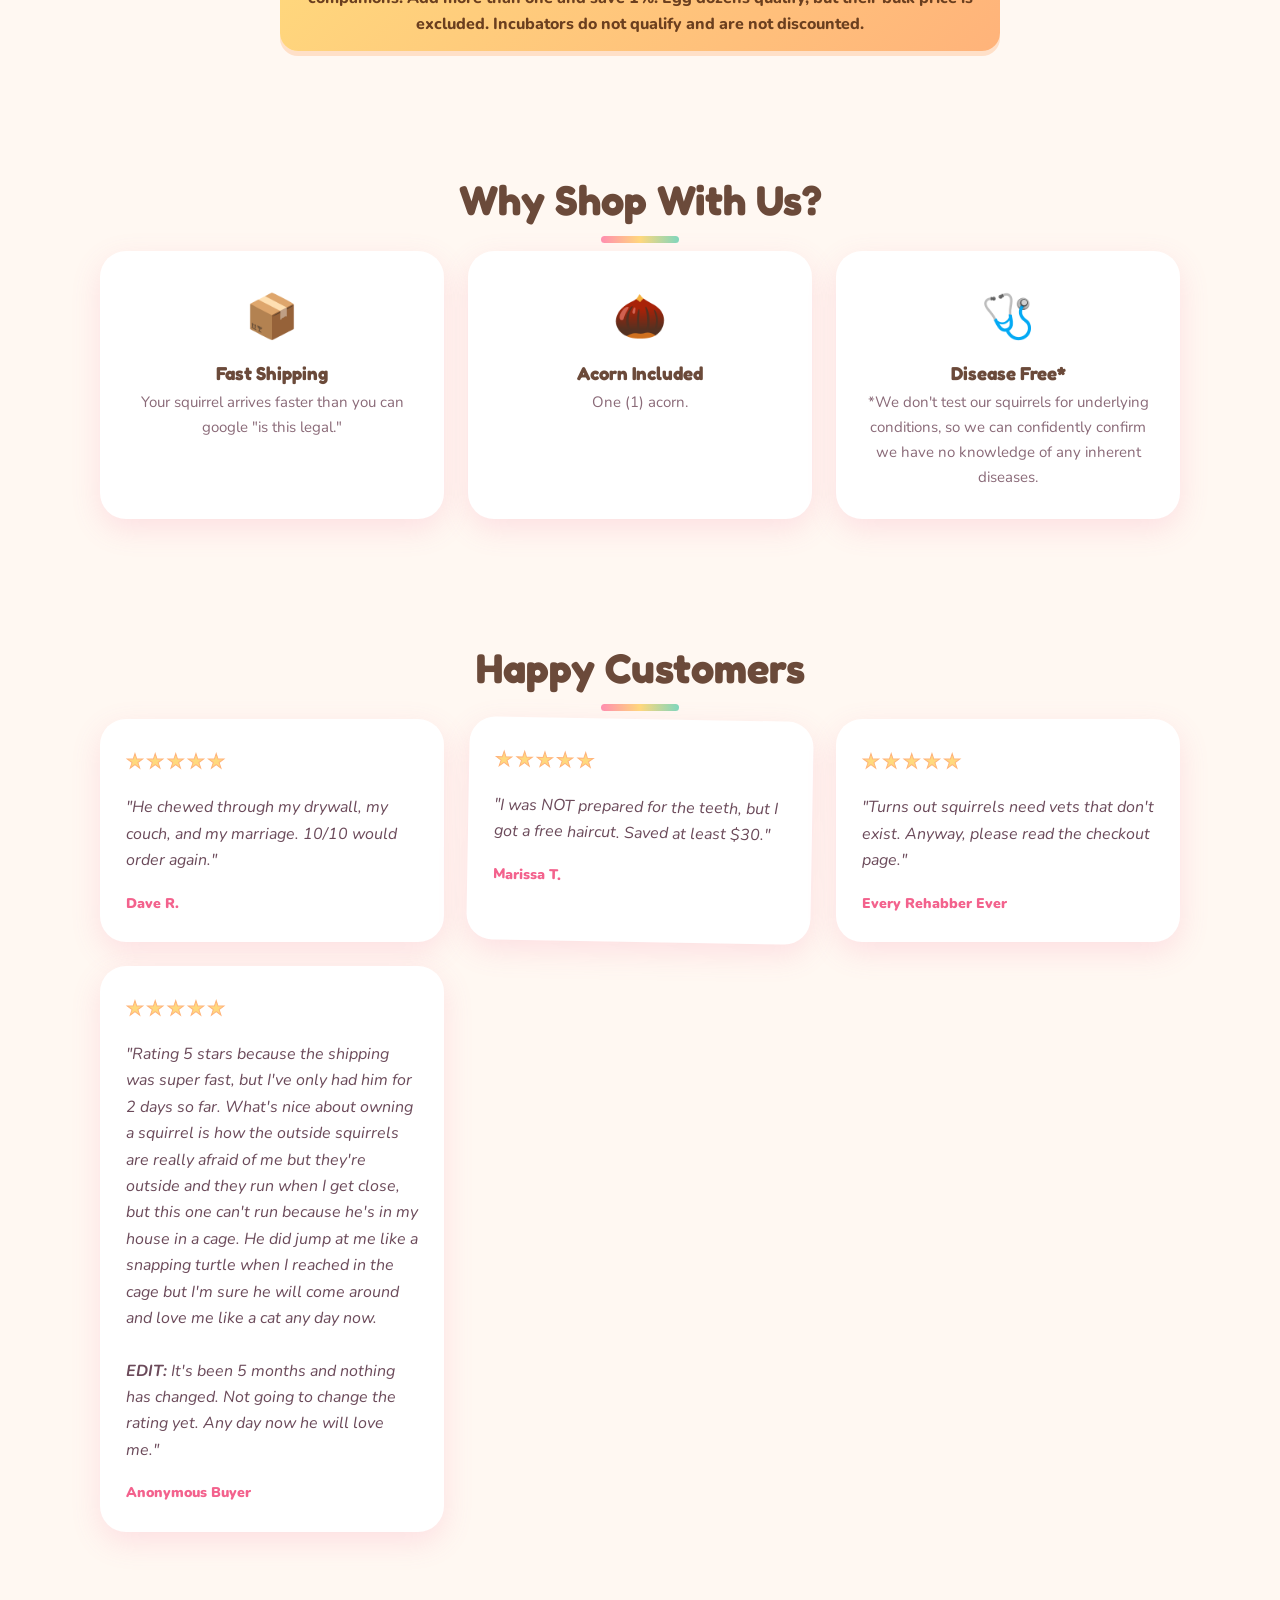
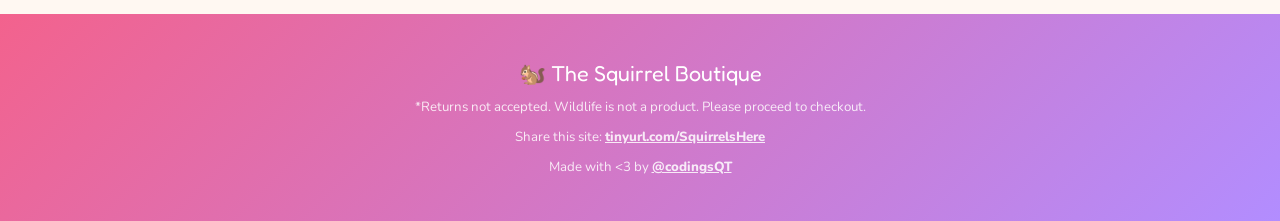
==== commit 3ef2016d: "Add follow-up to customer review Co-authored-by: Copilot <223556219+Copilot@users.noreply.github.com" ====
--- a/index.html
+++ b/index.html
@@ -91,7 +91,7 @@
       </blockquote>
       <blockquote class="review">
         <div class="stars">★★★★★</div>
-        <p>"Rating 5 stars because the shipping was super fast, but I've only had him for 2 days so far. What's nice about owning a squirrel is how the outside squirrels are really afraid of me but they're outside and they run when I get close, but this one can't run because he's in my house in a cage. He did jump at me like a snapping turtle when I reached in the cage but I'm sure he will come around and love me like a cat any day now."</p>
+        <p>"Rating 5 stars because the shipping was super fast, but I've only had him for 2 days so far. What's nice about owning a squirrel is how the outside squirrels are really afraid of me but they're outside and they run when I get close, but this one can't run because he's in my house in a cage. He did jump at me like a snapping turtle when I reached in the cage but I'm sure he will come around and love me like a cat any day now.<br><br><strong>EDIT:</strong> It's been 5 months and nothing has changed. Not going to change the rating yet. Any day now he will love me."</p>
         <cite>Anonymous Buyer</cite>
       </blockquote>
     </div>
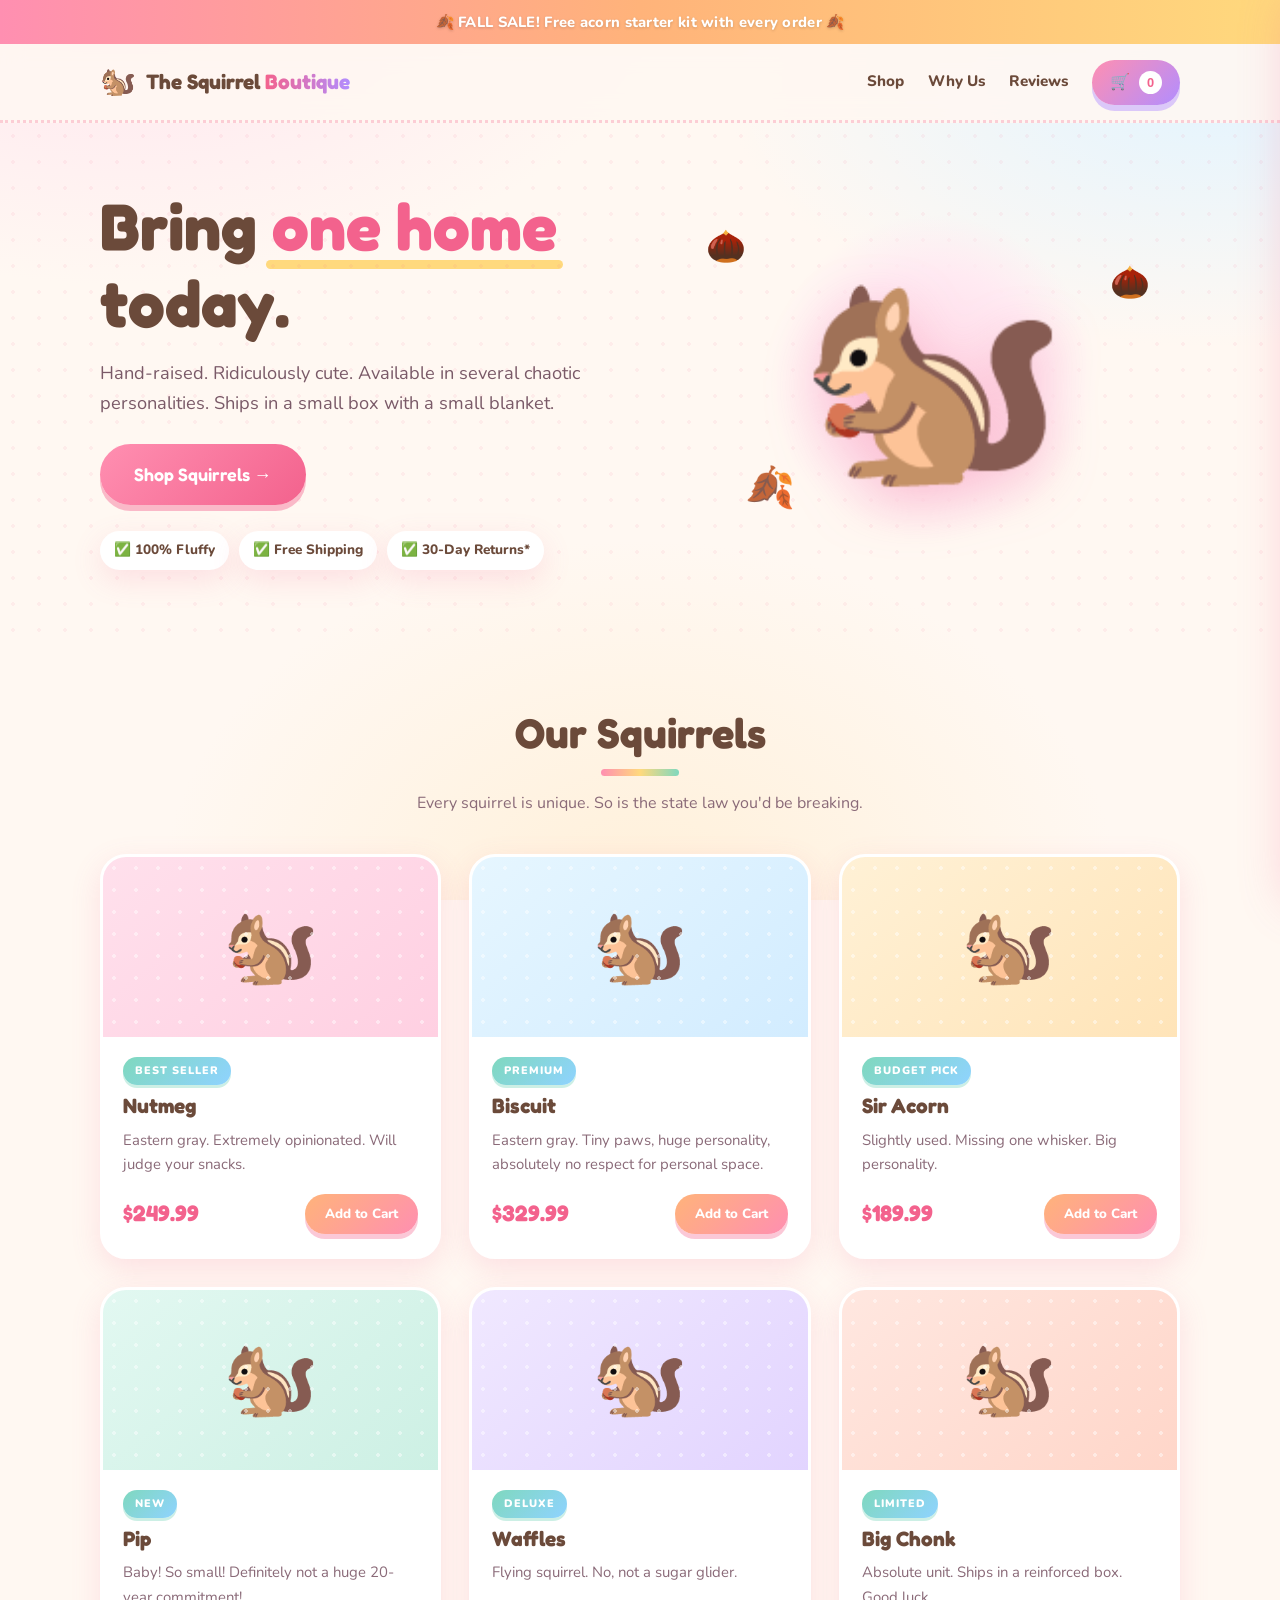
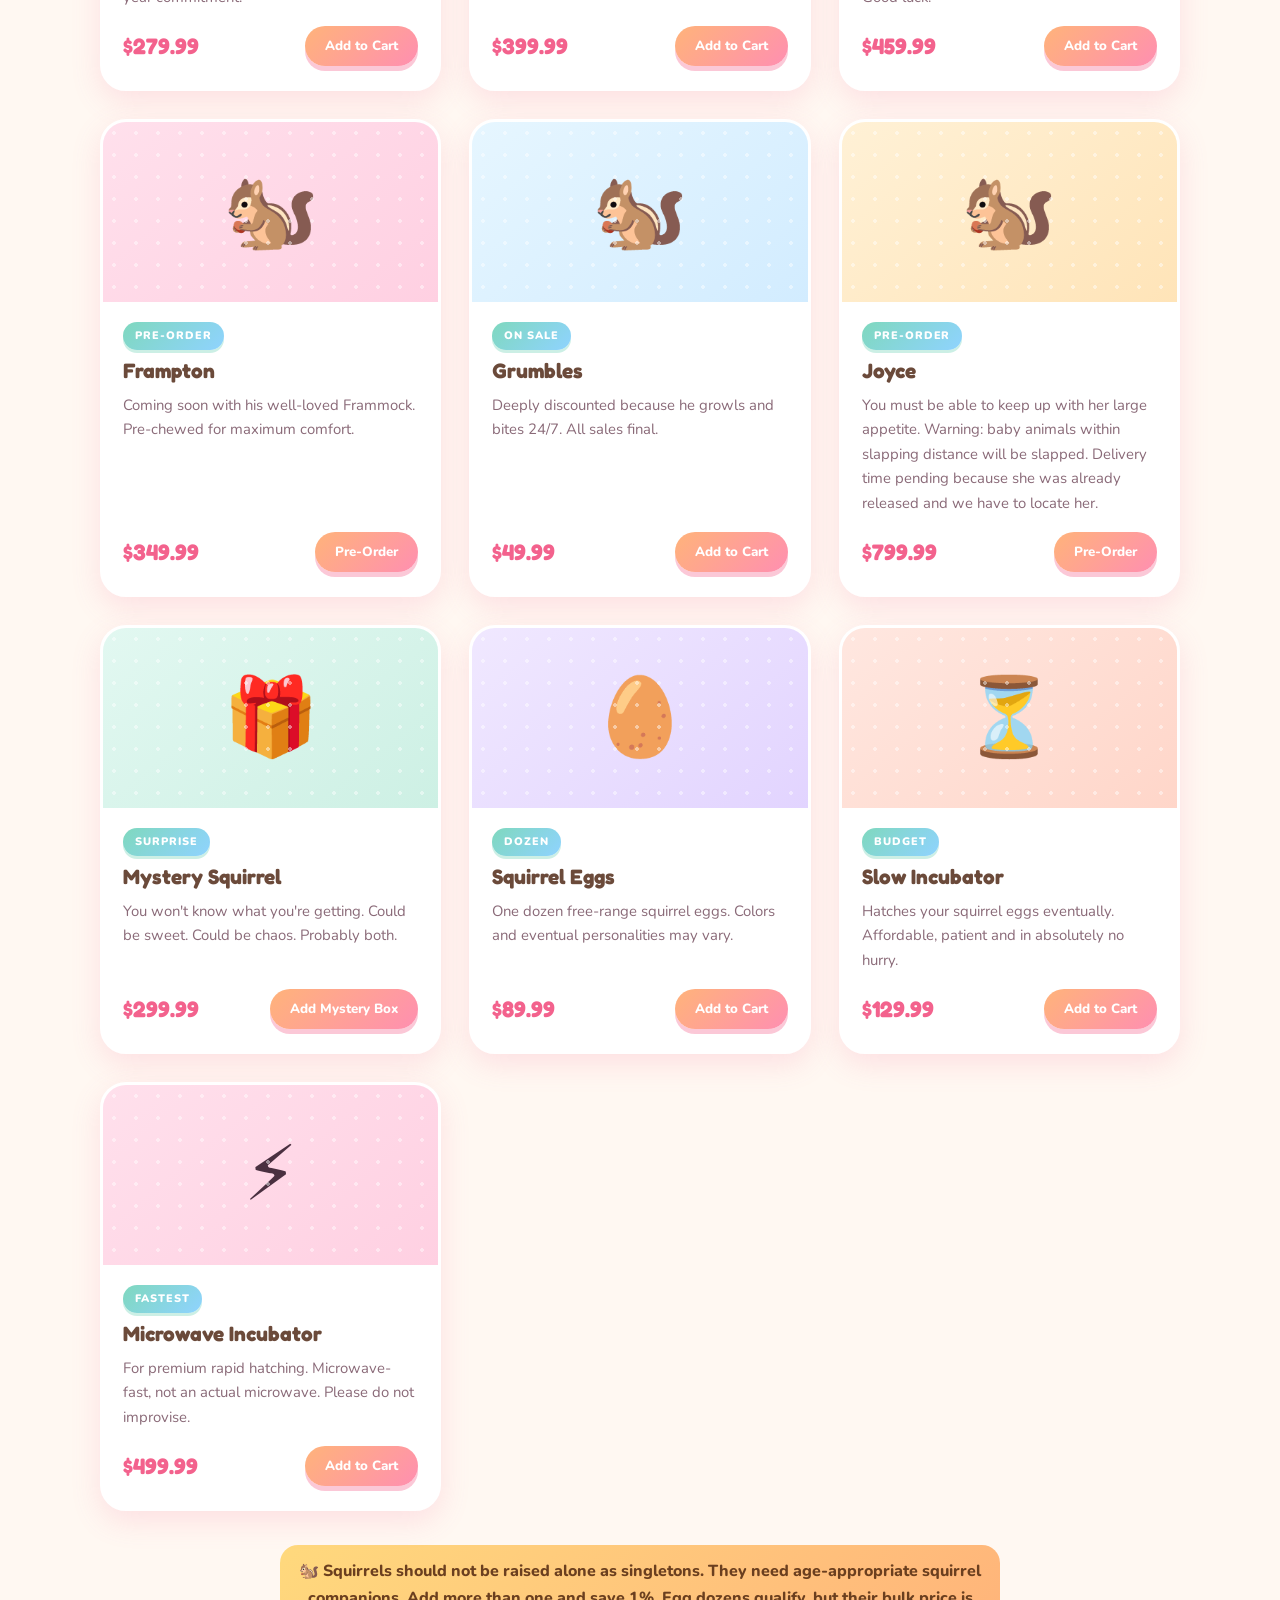
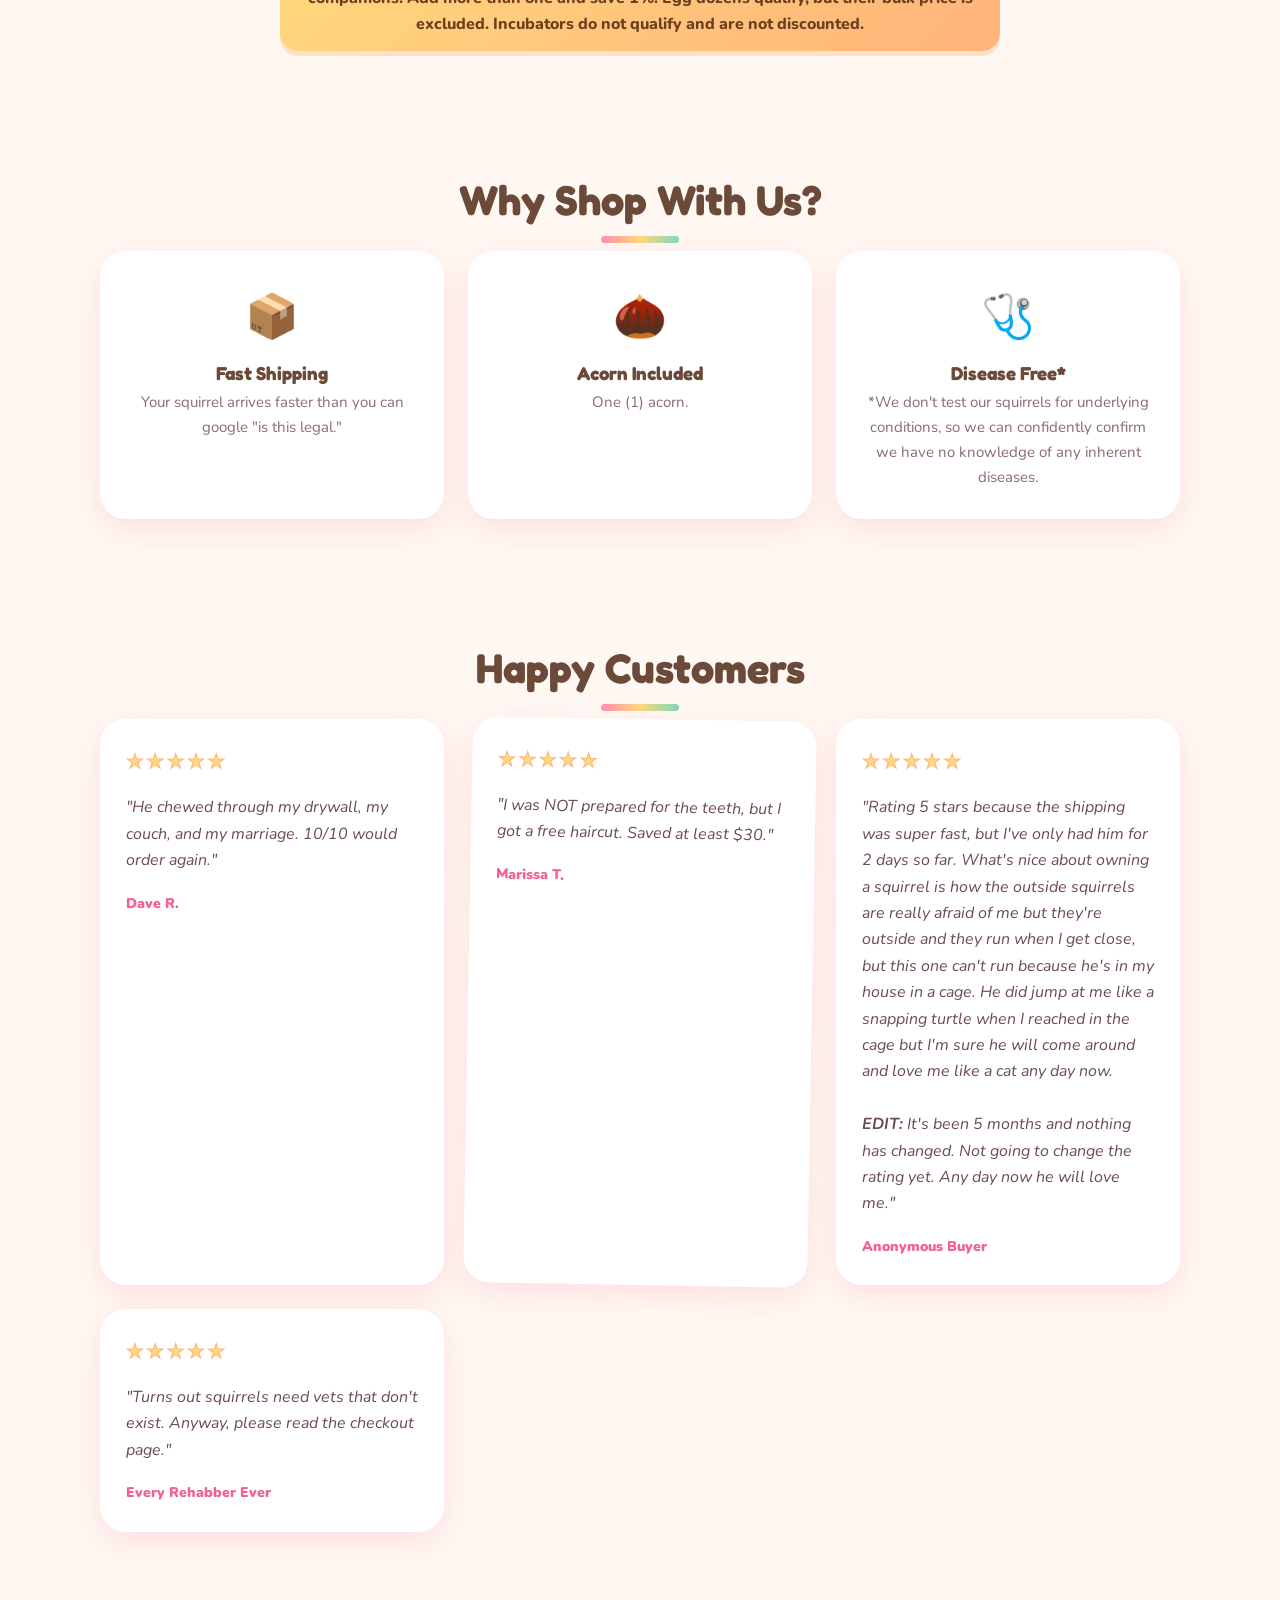
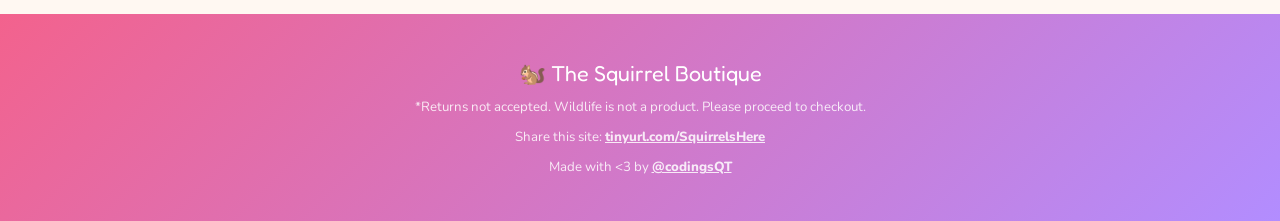
==== commit 552dee43: "Move rehabber review to bottom Co-authored-by: Copilot <223556219+Copilot@users.noreply.github.com>" ====
--- a/index.html
+++ b/index.html
@@ -86,13 +86,13 @@
       </blockquote>
       <blockquote class="review">
         <div class="stars">★★★★★</div>
-        <p>"Turns out squirrels need vets that don't exist. Anyway, please read the checkout page."</p>
-        <cite>Every Rehabber Ever</cite>
+        <p>"Rating 5 stars because the shipping was super fast, but I've only had him for 2 days so far. What's nice about owning a squirrel is how the outside squirrels are really afraid of me but they're outside and they run when I get close, but this one can't run because he's in my house in a cage. He did jump at me like a snapping turtle when I reached in the cage but I'm sure he will come around and love me like a cat any day now.<br><br><strong>EDIT:</strong> It's been 5 months and nothing has changed. Not going to change the rating yet. Any day now he will love me."</p>
+        <cite>Anonymous Buyer</cite>
       </blockquote>
       <blockquote class="review">
         <div class="stars">★★★★★</div>
-        <p>"Rating 5 stars because the shipping was super fast, but I've only had him for 2 days so far. What's nice about owning a squirrel is how the outside squirrels are really afraid of me but they're outside and they run when I get close, but this one can't run because he's in my house in a cage. He did jump at me like a snapping turtle when I reached in the cage but I'm sure he will come around and love me like a cat any day now.<br><br><strong>EDIT:</strong> It's been 5 months and nothing has changed. Not going to change the rating yet. Any day now he will love me."</p>
-        <cite>Anonymous Buyer</cite>
+        <p>"Turns out squirrels need vets that don't exist. Anyway, please read the checkout page."</p>
+        <cite>Every Rehabber Ever</cite>
       </blockquote>
     </div>
   </section>
